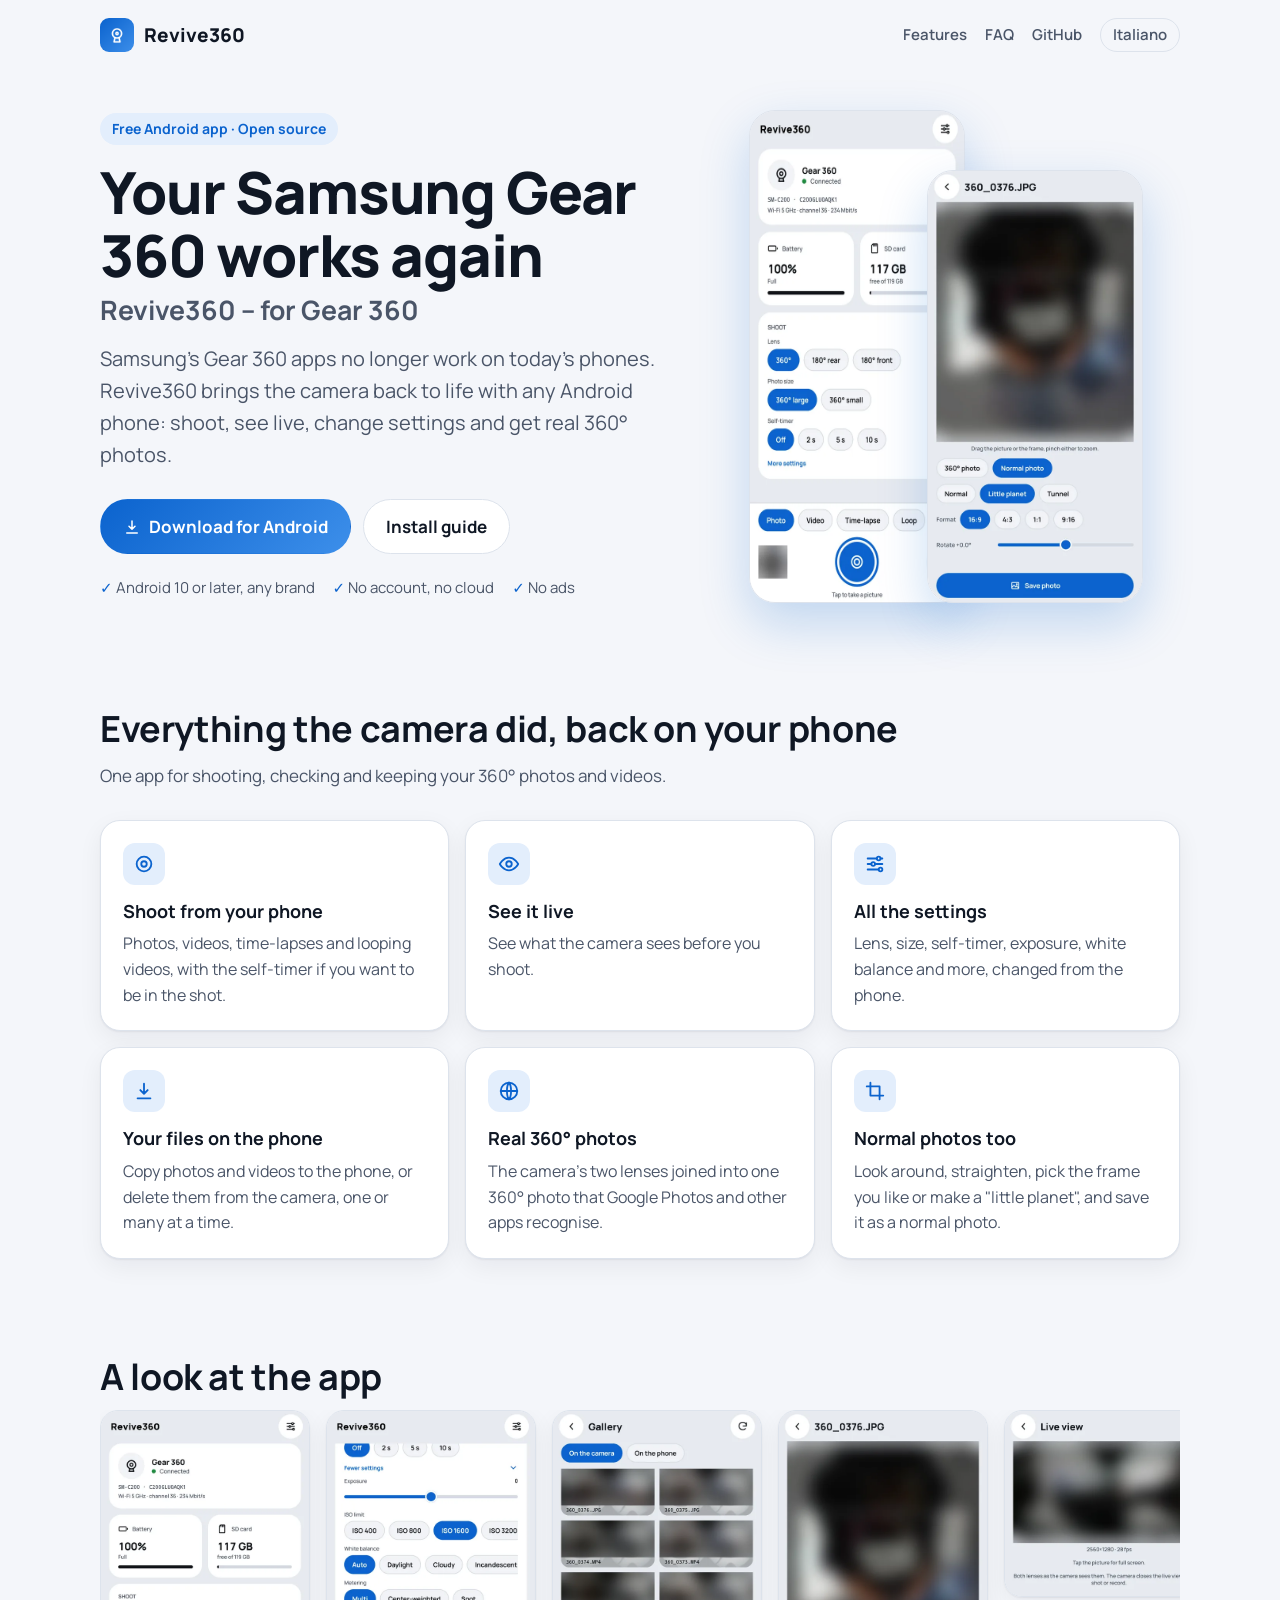
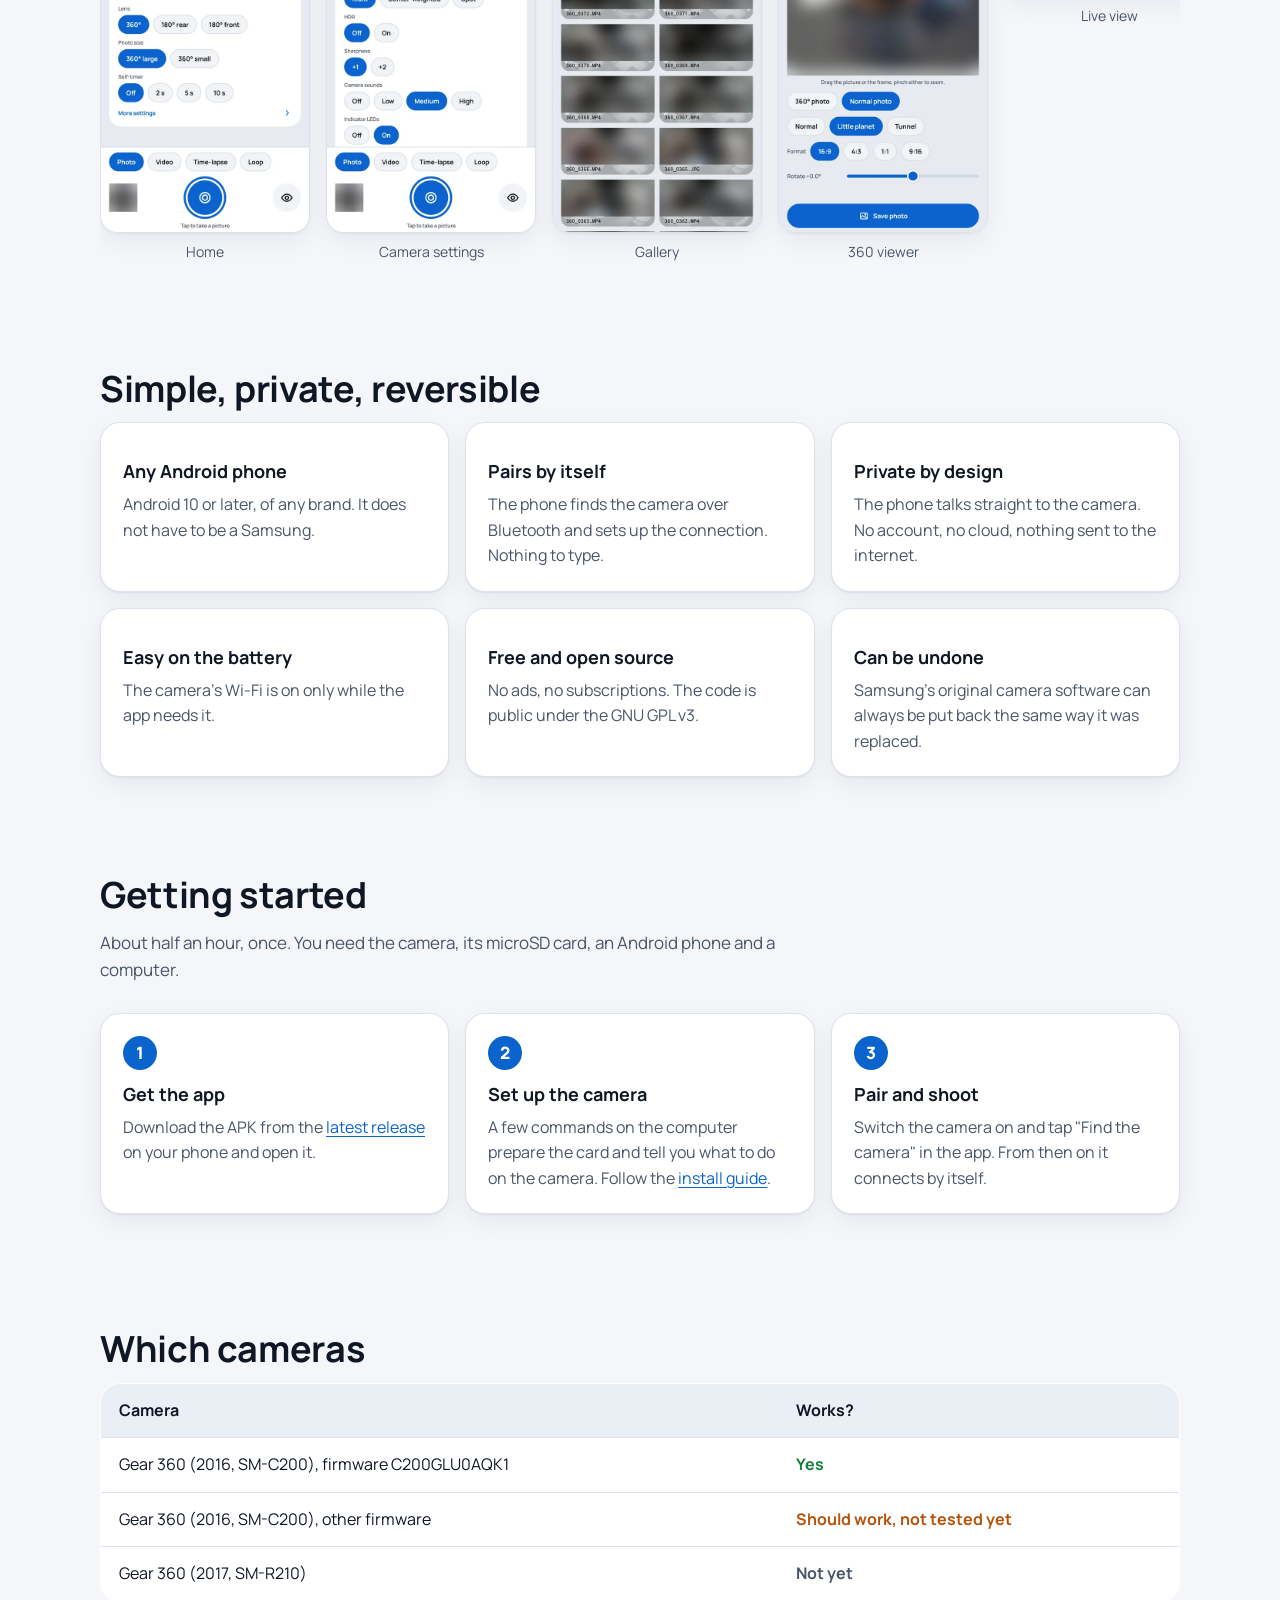
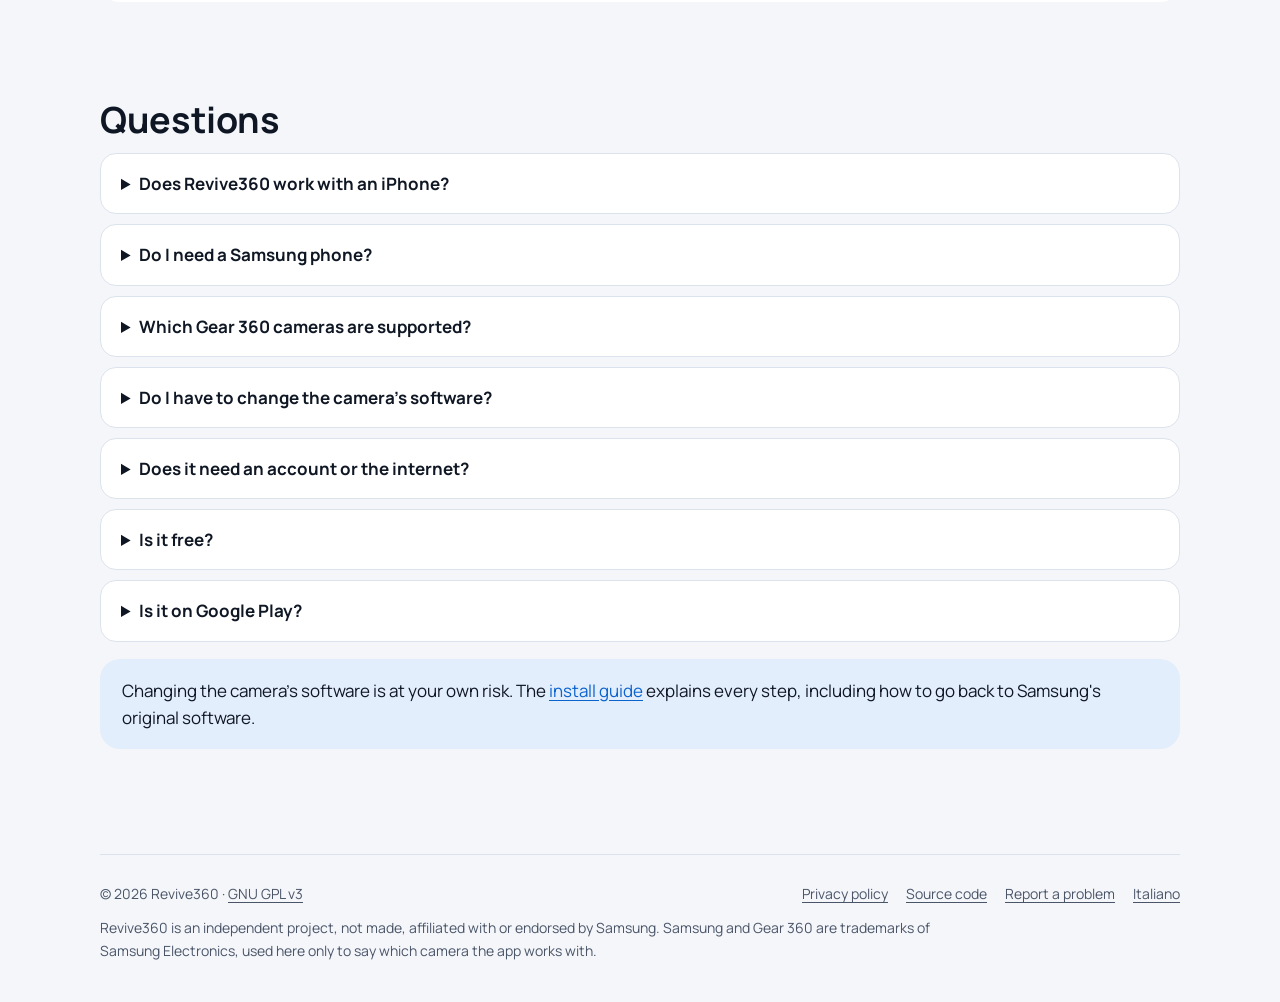
==== site/index.html @ 56ec33ac "Google Play listing (EN, IT) with its graphics; the name reads Revive360 – for Gear 360; privacy pol" ====
<!doctype html>
<html lang="en">
<head>
<meta charset="utf-8">
<meta name="viewport" content="width=device-width, initial-scale=1">
<title>Revive360 – for Gear 360 | Free Android app</title>
<meta name="description" content="Revive360 makes the Samsung Gear 360 (2016) work again with any Android phone: shoot, live view, settings, downloads and real 360° photos. Free, open source, no account.">
<meta name="keywords" content="Gear 360 app, Samsung Gear 360 Android, Gear 360 alternative app, Gear 360 Manager replacement, SM-C200, 360 camera app">
<meta name="author" content="simoneluconi">
<meta name="robots" content="index, follow, max-image-preview:large">
<meta name="theme-color" content="#0b63ce">
<link rel="canonical" href="https://simoneluconi.github.io/Revive360/">
<link rel="alternate" hreflang="en" href="https://simoneluconi.github.io/Revive360/">
<link rel="alternate" hreflang="it" href="https://simoneluconi.github.io/Revive360/it/">
<link rel="alternate" hreflang="x-default" href="https://simoneluconi.github.io/Revive360/">

<meta property="og:type" content="website">
<meta property="og:site_name" content="Revive360">
<meta property="og:title" content="Revive360 – your Samsung Gear 360 works again">
<meta property="og:description" content="A free Android app and a small camera add-on that bring the Gear 360 (2016) back to life. Any Android phone, no account, no cloud.">
<meta property="og:url" content="https://simoneluconi.github.io/Revive360/">
<meta property="og:image" content="https://simoneluconi.github.io/Revive360/assets/og-en.png">
<meta property="og:image:width" content="1200">
<meta property="og:image:height" content="630">
<meta property="og:image:alt" content="Revive360 – for Gear 360: the app's home screen and 360 viewer">
<meta property="og:locale" content="en_US">
<meta property="og:locale:alternate" content="it_IT">
<meta name="twitter:card" content="summary_large_image">
<meta name="twitter:title" content="Revive360 – your Samsung Gear 360 works again">
<meta name="twitter:description" content="Free Android app for the Samsung Gear 360 (2016). Any phone, no account, open source.">
<meta name="twitter:image" content="https://simoneluconi.github.io/Revive360/assets/og-en.png">

<link rel="icon" type="image/png" sizes="32x32" href="assets/favicon-32.png">
<link rel="apple-touch-icon" href="assets/apple-touch-icon.png">
<link rel="manifest" href="site.webmanifest">
<link rel="preload" href="assets/manrope.woff2" as="font" type="font/woff2" crossorigin>
<link rel="stylesheet" href="assets/style.css">

<script type="application/ld+json">
{
  "@context": "https://schema.org",
  "@graph": [
    {
      "@type": "WebSite",
      "@id": "https://simoneluconi.github.io/Revive360/#website",
      "url": "https://simoneluconi.github.io/Revive360/",
      "name": "Revive360",
      "inLanguage": ["en", "it"]
    },
    {
      "@type": "MobileApplication",
      "@id": "https://simoneluconi.github.io/Revive360/#app",
      "name": "Revive360",
      "alternateName": "Revive360 – for Gear 360",
      "description": "Free Android app that makes the Samsung Gear 360 (2016, SM-C200) camera work again: remote shooting, live view, camera settings, downloads and 360° photo export.",
      "url": "https://simoneluconi.github.io/Revive360/",
      "image": "https://simoneluconi.github.io/Revive360/assets/icon-512.png",
      "screenshot": [
        "https://simoneluconi.github.io/Revive360/assets/screenshots/home.webp",
        "https://simoneluconi.github.io/Revive360/assets/screenshots/viewer360.webp",
        "https://simoneluconi.github.io/Revive360/assets/screenshots/gallery.webp"
      ],
      "operatingSystem": "Android 10 or later",
      "applicationCategory": "MultimediaApplication",
      "softwareVersion": "0.1.1",
      "downloadUrl": "https://github.com/simoneluconi/Revive360/releases/latest",
      "installUrl": "https://github.com/simoneluconi/Revive360/releases/latest",
      "softwareHelp": "https://github.com/simoneluconi/Revive360/blob/main/docs/INSTALL.md",
      "license": "https://www.gnu.org/licenses/gpl-3.0.html",
      "isAccessibleForFree": true,
      "inLanguage": ["en", "it"],
      "offers": { "@type": "Offer", "price": "0", "priceCurrency": "EUR" },
      "author": { "@type": "Person", "name": "simoneluconi", "url": "https://github.com/simoneluconi" },
      "codeRepository": "https://github.com/simoneluconi/Revive360"
    },
    {
      "@type": "FAQPage",
      "@id": "https://simoneluconi.github.io/Revive360/#faq",
      "mainEntity": [
        { "@type": "Question", "name": "Does Revive360 work with an iPhone?",
          "acceptedAnswer": { "@type": "Answer", "text": "No. Revive360 is an Android app and needs Android 10 or later." } },
        { "@type": "Question", "name": "Do I need a Samsung phone?",
          "acceptedAnswer": { "@type": "Answer", "text": "No. It works with Android phones of any brand." } },
        { "@type": "Question", "name": "Which Gear 360 cameras are supported?",
          "acceptedAnswer": { "@type": "Answer", "text": "The Gear 360 (2016, SM-C200). The Gear 360 (2017, SM-R210) is not supported yet." } },
        { "@type": "Question", "name": "Do I have to change the camera's software?",
          "acceptedAnswer": { "@type": "Answer", "text": "Yes, once: a small add-on is installed on the camera from a computer through its microSD card. The install guide walks you through it, and Samsung's original software can be put back the same way." } },
        { "@type": "Question", "name": "Does it need an account or the internet?",
          "acceptedAnswer": { "@type": "Answer", "text": "No. The phone talks straight to the camera over Bluetooth and the camera's own Wi-Fi. Nothing goes to the internet." } },
        { "@type": "Question", "name": "Is it free?",
          "acceptedAnswer": { "@type": "Answer", "text": "Yes. Revive360 is free and open source software under the GNU GPL v3, with no ads." } },
        { "@type": "Question", "name": "Is it on Google Play?",
          "acceptedAnswer": { "@type": "Answer", "text": "Not yet. Download the app from the project's GitHub releases page." } }
      ]
    }
  ]
}
</script>
</head>
<body>
<a class="skip" href="#main">Skip to content</a>
<header class="wrap top">
  <a class="brand" href="./"><img src="assets/icon-192.png" alt="" width="34" height="34">Revive360</a>
  <nav aria-label="Main">
    <a class="hide-sm" href="#features">Features</a>
    <a class="hide-sm" href="#faq">FAQ</a>
    <a href="https://github.com/simoneluconi/Revive360">GitHub</a>
    <a class="lang" href="it/" hreflang="it" lang="it">Italiano</a>
  </nav>
</header>

<main id="main">
  <div class="wrap hero">
    <div>
      <span class="eyebrow">Free Android app · Open source</span>
      <h1>Your Samsung Gear 360 works again<span class="for">Revive360 – for Gear 360</span></h1>
      <p class="lead">Samsung's Gear 360 apps no longer work on today's phones. Revive360 brings the camera back to life with any Android phone: shoot, see live, change settings and get real 360° photos.</p>
      <div class="cta">
        <a class="btn primary" href="https://github.com/simoneluconi/Revive360/releases/latest">
          <svg viewBox="0 0 24 24" fill="none" stroke="currentColor" stroke-width="2" stroke-linecap="round" stroke-linejoin="round" aria-hidden="true"><path d="M12 4v11m0 0-4-4m4 4 4-4M5 20h14"/></svg>
          Download for Android</a>
        <a class="btn" href="https://github.com/simoneluconi/Revive360/blob/main/docs/INSTALL.md">Install guide</a>
      </div>
      <ul class="facts">
        <li>Android 10 or later, any brand</li>
        <li>No account, no cloud</li>
        <li>No ads</li>
      </ul>
    </div>
    <div class="phones">
      <img src="assets/screenshots/home.webp" width="540" height="1092" alt="Revive360 home screen: the connected Gear 360, its battery and card, and the shutter" fetchpriority="high">
      <img src="assets/screenshots/viewer360.webp" width="540" height="1092" alt="The 360 viewer: framing a normal photo out of a 360° shot">
    </div>
  </div>

  <section id="features" class="wrap" aria-labelledby="features-title">
    <h2 id="features-title">Everything the camera did, back on your phone</h2>
    <p class="sub">One app for shooting, checking and keeping your 360° photos and videos.</p>
    <div class="grid">
      <div class="card">
        <div class="ico"><svg viewBox="0 0 24 24" fill="none" stroke="currentColor" stroke-width="2" stroke-linecap="round" stroke-linejoin="round" aria-hidden="true"><circle cx="12" cy="12" r="8"/><circle cx="12" cy="12" r="3"/></svg></div>
        <h3>Shoot from your phone</h3>
        <p>Photos, videos, time-lapses and looping videos, with the self-timer if you want to be in the shot.</p>
      </div>
      <div class="card">
        <div class="ico"><svg viewBox="0 0 24 24" fill="none" stroke="currentColor" stroke-width="2" stroke-linecap="round" stroke-linejoin="round" aria-hidden="true"><path d="M2 12s3.5-7 10-7 10 7 10 7-3.5 7-10 7S2 12 2 12z"/><circle cx="12" cy="12" r="3"/></svg></div>
        <h3>See it live</h3>
        <p>See what the camera sees before you shoot.</p>
      </div>
      <div class="card">
        <div class="ico"><svg viewBox="0 0 24 24" fill="none" stroke="currentColor" stroke-width="2" stroke-linecap="round" stroke-linejoin="round" aria-hidden="true"><path d="M4 6h10M18 6h2M4 12h4M12 12h8M4 18h12"/><circle cx="16" cy="6" r="2"/><circle cx="10" cy="12" r="2"/><circle cx="18" cy="18" r="2"/></svg></div>
        <h3>All the settings</h3>
        <p>Lens, size, self-timer, exposure, white balance and more, changed from the phone.</p>
      </div>
      <div class="card">
        <div class="ico"><svg viewBox="0 0 24 24" fill="none" stroke="currentColor" stroke-width="2" stroke-linecap="round" stroke-linejoin="round" aria-hidden="true"><path d="M12 4v11m0 0-4-4m4 4 4-4M5 20h14"/></svg></div>
        <h3>Your files on the phone</h3>
        <p>Copy photos and videos to the phone, or delete them from the camera, one or many at a time.</p>
      </div>
      <div class="card">
        <div class="ico"><svg viewBox="0 0 24 24" fill="none" stroke="currentColor" stroke-width="2" stroke-linecap="round" stroke-linejoin="round" aria-hidden="true"><circle cx="12" cy="12" r="9"/><path d="M3 12h18M12 3c3 3.2 3 14.8 0 18M12 3c-3 3.2-3 14.8 0 18"/></svg></div>
        <h3>Real 360° photos</h3>
        <p>The camera's two lenses joined into one 360° photo that Google Photos and other apps recognise.</p>
      </div>
      <div class="card">
        <div class="ico"><svg viewBox="0 0 24 24" fill="none" stroke="currentColor" stroke-width="2" stroke-linecap="round" stroke-linejoin="round" aria-hidden="true"><path d="M7 3v14h14M3 7h14v14"/></svg></div>
        <h3>Normal photos too</h3>
        <p>Look around, straighten, pick the frame you like or make a "little planet", and save it as a normal photo.</p>
      </div>
    </div>
  </section>

  <section class="wrap" aria-labelledby="shots-title">
    <h2 id="shots-title">A look at the app</h2>
    <div class="shots">
      <figure><img src="assets/screenshots/home.webp" width="540" height="1092" loading="lazy" alt="Home screen with battery, card and shutter"><figcaption>Home</figcaption></figure>
      <figure><img src="assets/screenshots/settings.webp" width="540" height="1092" loading="lazy" alt="Camera settings"><figcaption>Camera settings</figcaption></figure>
      <figure><img src="assets/screenshots/gallery.webp" width="540" height="1092" loading="lazy" alt="Photos and videos on the camera"><figcaption>Gallery</figcaption></figure>
      <figure><img src="assets/screenshots/viewer360.webp" width="540" height="1092" loading="lazy" alt="360 viewer with framing options"><figcaption>360 viewer</figcaption></figure>
      <figure><img src="assets/screenshots/liveview.webp" width="540" height="480" loading="lazy" alt="Live view from the camera"><figcaption>Live view</figcaption></figure>
    </div>
  </section>

  <section class="wrap" aria-labelledby="easy-title">
    <h2 id="easy-title">Simple, private, reversible</h2>
    <div class="grid">
      <div class="card"><h3>Any Android phone</h3><p>Android 10 or later, of any brand. It does not have to be a Samsung.</p></div>
      <div class="card"><h3>Pairs by itself</h3><p>The phone finds the camera over Bluetooth and sets up the connection. Nothing to type.</p></div>
      <div class="card"><h3>Private by design</h3><p>The phone talks straight to the camera. No account, no cloud, nothing sent to the internet.</p></div>
      <div class="card"><h3>Easy on the battery</h3><p>The camera's Wi-Fi is on only while the app needs it.</p></div>
      <div class="card"><h3>Free and open source</h3><p>No ads, no subscriptions. The code is public under the GNU GPL v3.</p></div>
      <div class="card"><h3>Can be undone</h3><p>Samsung's original camera software can always be put back the same way it was replaced.</p></div>
    </div>
  </section>

  <section class="wrap" aria-labelledby="how-title">
    <h2 id="how-title">Getting started</h2>
    <p class="sub">About half an hour, once. You need the camera, its microSD card, an Android phone and a computer.</p>
    <ol class="steps">
      <li><h3>Get the app</h3><p>Download the APK from the <a href="https://github.com/simoneluconi/Revive360/releases/latest">latest release</a> on your phone and open it.</p></li>
      <li><h3>Set up the camera</h3><p>A few commands on the computer prepare the card and tell you what to do on the camera. Follow the <a href="https://github.com/simoneluconi/Revive360/blob/main/docs/INSTALL.md">install guide</a>.</p></li>
      <li><h3>Pair and shoot</h3><p>Switch the camera on and tap "Find the camera" in the app. From then on it connects by itself.</p></li>
    </ol>
  </section>

  <section class="wrap" aria-labelledby="cams-title">
    <h2 id="cams-title">Which cameras</h2>
    <table>
      <thead><tr><th scope="col">Camera</th><th scope="col">Works?</th></tr></thead>
      <tbody>
        <tr><td>Gear 360 (2016, SM-C200), firmware C200GLU0AQK1</td><td class="yes">Yes</td></tr>
        <tr><td>Gear 360 (2016, SM-C200), other firmware</td><td class="maybe">Should work, not tested yet</td></tr>
        <tr><td>Gear 360 (2017, SM-R210)</td><td class="no">Not yet</td></tr>
      </tbody>
    </table>
  </section>

  <section id="faq" class="wrap" aria-labelledby="faq-title">
    <h2 id="faq-title">Questions</h2>
    <details><summary>Does Revive360 work with an iPhone?</summary><p>No. Revive360 is an Android app and needs Android 10 or later.</p></details>
    <details><summary>Do I need a Samsung phone?</summary><p>No. It works with Android phones of any brand.</p></details>
    <details><summary>Which Gear 360 cameras are supported?</summary><p>The Gear 360 (2016, SM-C200). The Gear 360 (2017, SM-R210) is not supported yet.</p></details>
    <details><summary>Do I have to change the camera's software?</summary><p>Yes, once: a small add-on is installed on the camera from a computer through its microSD card. The install guide walks you through it, and Samsung's original software can be put back the same way.</p></details>
    <details><summary>Does it need an account or the internet?</summary><p>No. The phone talks straight to the camera over Bluetooth and the camera's own Wi-Fi. Nothing goes to the internet. See the <a href="privacy/">privacy policy</a>.</p></details>
    <details><summary>Is it free?</summary><p>Yes. Revive360 is free and open source software under the GNU GPL v3, with no ads.</p></details>
    <details><summary>Is it on Google Play?</summary><p>Not yet. Download the app from the project's <a href="https://github.com/simoneluconi/Revive360/releases/latest">GitHub releases</a>.</p></details>
    <p class="note">Changing the camera's software is at your own risk. The <a href="https://github.com/simoneluconi/Revive360/blob/main/docs/INSTALL.md">install guide</a> explains every step, including how to go back to Samsung's original software.</p>
  </section>
</main>

<footer class="wrap">
  <div class="row">
    <span>© 2026 Revive360 · <a href="https://github.com/simoneluconi/Revive360/blob/main/LICENSE">GNU GPL v3</a></span>
    <nav aria-label="Footer">
      <a href="privacy/">Privacy policy</a>
      <a href="https://github.com/simoneluconi/Revive360">Source code</a>
      <a href="https://github.com/simoneluconi/Revive360/issues">Report a problem</a>
      <a href="it/" hreflang="it" lang="it">Italiano</a>
    </nav>
  </div>
  <p>Revive360 is an independent project, not made, affiliated with or endorsed by Samsung. Samsung and Gear 360 are trademarks of Samsung Electronics, used here only to say which camera the app works with.</p>
</footer>
</body>
</html>
---- site/assets/style.css ----
/* Revive360 website: one stylesheet for every page. Colours follow the app's theme. */

@font-face {
  font-family: "Manrope";
  src: url("manrope.woff2") format("woff2");
  font-weight: 200 800;
  font-display: swap;
}

:root {
  --bg: #f4f6fa;
  --surface: #ffffff;
  --surface-2: #eaeef5;
  --text: #0f1724;
  --text-2: #4a5568;
  --accent: #0b63ce;
  --accent-2: #3d8fea;
  --accent-soft: #e3eefc;
  --border: #dde3ec;
  --shadow: 0 1px 2px rgba(15, 23, 36, .06), 0 8px 24px rgba(15, 23, 36, .06);
  --radius: 20px;
  color-scheme: light dark;
}

@media (prefers-color-scheme: dark) {
  :root {
    --bg: #0c1118;
    --surface: #151c26;
    --surface-2: #1c2531;
    --text: #e8edf4;
    --text-2: #a3afc0;
    --accent: #5aa2f0;
    --accent-2: #3d8fea;
    --accent-soft: #16263b;
    --border: #253041;
    --shadow: 0 1px 2px rgba(0, 0, 0, .3), 0 8px 24px rgba(0, 0, 0, .25);
  }
}

* { box-sizing: border-box; }

html { -webkit-text-size-adjust: 100%; scroll-behavior: smooth; }

body {
  margin: 0;
  background: var(--bg);
  color: var(--text);
  font-family: "Manrope", system-ui, -apple-system, "Segoe UI", Roboto, sans-serif;
  font-size: 17px;
  line-height: 1.6;
}

a { color: var(--accent); text-underline-offset: 3px; }
a:hover { text-decoration-thickness: 2px; }
img { max-width: 100%; height: auto; display: block; }

.wrap { width: min(1080px, 100% - 32px); margin-inline: auto; }

.skip {
  position: absolute; left: -999px; top: 8px;
  background: var(--surface); padding: 8px 14px; border-radius: 10px; z-index: 10;
}
.skip:focus { left: 16px; }

/* Header */
.top {
  display: flex; align-items: center; justify-content: space-between; gap: 16px;
  padding-block: 18px;
}
.brand {
  display: flex; align-items: center; gap: 10px;
  color: var(--text); text-decoration: none; font-weight: 800; font-size: 19px;
}
.brand img { width: 34px; height: 34px; border-radius: 9px; }
.top nav { display: flex; align-items: center; gap: 18px; font-weight: 600; font-size: 15px; }
.top nav a { color: var(--text-2); text-decoration: none; }
.top nav a:hover { color: var(--text); }
.lang {
  border: 1px solid var(--border); border-radius: 999px; padding: 4px 12px;
}

/* Hero */
.hero {
  display: grid; grid-template-columns: 1.1fr .9fr; gap: 40px; align-items: center;
  padding-block: 40px 56px;
}
.eyebrow {
  display: inline-block; background: var(--accent-soft); color: var(--accent);
  font-weight: 700; font-size: 14px; padding: 5px 12px; border-radius: 999px;
}
h1 {
  font-size: clamp(36px, 5.4vw, 58px); line-height: 1.08; letter-spacing: -.02em;
  margin: 16px 0 18px; font-weight: 800;
}
h1 .for { display: block; font-size: .46em; color: var(--text-2); font-weight: 700; letter-spacing: 0; margin-top: 10px; }
.lead { font-size: 20px; color: var(--text-2); margin: 0 0 28px; max-width: 34em; }
.cta { display: flex; flex-wrap: wrap; gap: 12px; }
.btn {
  display: inline-flex; align-items: center; gap: 8px;
  padding: 13px 22px; border-radius: 999px; font-weight: 700; text-decoration: none;
  border: 1px solid var(--border); color: var(--text); background: var(--surface);
}
.btn.primary {
  background: linear-gradient(135deg, var(--accent), var(--accent-2)); color: #fff; border-color: transparent;
}
.btn:hover { filter: brightness(1.05); }
.btn svg { width: 18px; height: 18px; }
.facts { margin: 22px 0 0; padding: 0; list-style: none; display: flex; flex-wrap: wrap; gap: 8px 18px; color: var(--text-2); font-size: 15px; }
.facts li::before { content: "✓ "; color: var(--accent); font-weight: 800; }

.phones { position: relative; display: flex; justify-content: center; gap: 0; min-height: 420px; }
.phones img {
  width: 46%; border-radius: 26px; box-shadow: 0 20px 50px rgba(11, 99, 206, .22);
  border: 1px solid var(--border);
}
.phones img + img { margin-left: -8%; margin-top: 60px; }

/* Sections */
section { padding-block: 48px; }
h2 { font-size: clamp(26px, 3.4vw, 36px); line-height: 1.2; margin: 0 0 12px; letter-spacing: -.01em; }
.sub { color: var(--text-2); margin: 0 0 30px; max-width: 40em; }

.grid { display: grid; grid-template-columns: repeat(3, 1fr); gap: 16px; }
.card {
  background: var(--surface); border: 1px solid var(--border); border-radius: var(--radius);
  padding: 22px; box-shadow: var(--shadow);
}
.card h3 { margin: 12px 0 6px; font-size: 18px; }
.card p { margin: 0; color: var(--text-2); font-size: 16px; }
.ico {
  width: 42px; height: 42px; border-radius: 12px; background: var(--accent-soft); color: var(--accent);
  display: grid; place-items: center;
}
.ico svg { width: 22px; height: 22px; }

.shots { display: flex; gap: 16px; overflow-x: auto; padding-bottom: 8px; scroll-snap-type: x mandatory; }
.shots figure { margin: 0; flex: 0 0 auto; width: 210px; scroll-snap-align: start; }
.shots img { border-radius: 18px; border: 1px solid var(--border); box-shadow: var(--shadow); }
.shots figcaption { font-size: 14px; color: var(--text-2); margin-top: 8px; text-align: center; }

.steps { counter-reset: step; display: grid; grid-template-columns: repeat(3, 1fr); gap: 16px; padding: 0; list-style: none; }
.steps li { background: var(--surface); border: 1px solid var(--border); border-radius: var(--radius); padding: 22px; box-shadow: var(--shadow); }
.steps li::before {
  counter-increment: step; content: counter(step);
  display: grid; place-items: center; width: 34px; height: 34px; border-radius: 50%;
  background: var(--accent); color: #fff; font-weight: 800; margin-bottom: 10px;
}
.steps h3 { margin: 0 0 6px; font-size: 18px; }
.steps p { margin: 0; color: var(--text-2); font-size: 16px; }

table { width: 100%; border-collapse: collapse; background: var(--surface); border-radius: var(--radius); overflow: hidden; border: 1px solid var(--border); }
th, td { text-align: left; padding: 14px 18px; border-bottom: 1px solid var(--border); font-size: 16px; }
th { background: var(--surface-2); font-weight: 700; }
tr:last-child td { border-bottom: 0; }
.yes { color: #15803d; font-weight: 700; }
.maybe { color: #b45309; font-weight: 700; }
.no { color: var(--text-2); font-weight: 700; }
@media (prefers-color-scheme: dark) {
  .yes { color: #4ade80; }
  .maybe { color: #fbbf24; }
}

details {
  background: var(--surface); border: 1px solid var(--border); border-radius: 16px;
  padding: 16px 20px; margin-bottom: 10px;
}
summary { cursor: pointer; font-weight: 700; }
details p { margin: 10px 0 0; color: var(--text-2); }

.note {
  background: var(--accent-soft); border-radius: var(--radius); padding: 18px 22px; color: var(--text);
}

/* Long text pages (privacy) */
.doc { max-width: 760px; padding-block: 24px 48px; }
.doc h1 { font-size: clamp(32px, 4.4vw, 44px); }
.doc h2 { font-size: 24px; margin-top: 36px; }
.doc p, .doc li { color: var(--text); }
.doc ul { padding-left: 22px; }
.doc li { margin-bottom: 6px; }
.meta { color: var(--text-2); font-size: 15px; }
.crumbs { font-size: 14px; color: var(--text-2); }
.crumbs a { color: var(--text-2); }

/* Footer */
footer { border-top: 1px solid var(--border); margin-top: 40px; padding-block: 28px 40px; color: var(--text-2); font-size: 14px; }
footer .row { display: flex; flex-wrap: wrap; justify-content: space-between; gap: 12px 24px; }
footer nav { display: flex; flex-wrap: wrap; gap: 8px 18px; }
footer a { color: var(--text-2); }
footer p { margin: 12px 0 0; max-width: 60em; }

@media (max-width: 860px) {
  .hero { grid-template-columns: 1fr; padding-top: 16px; }
  .phones { min-height: 0; max-width: 420px; margin-inline: auto; }
  .grid, .steps { grid-template-columns: 1fr; }
  .top nav .hide-sm { display: none; }
}

@media (prefers-reduced-motion: reduce) {
  html { scroll-behavior: auto; }
}
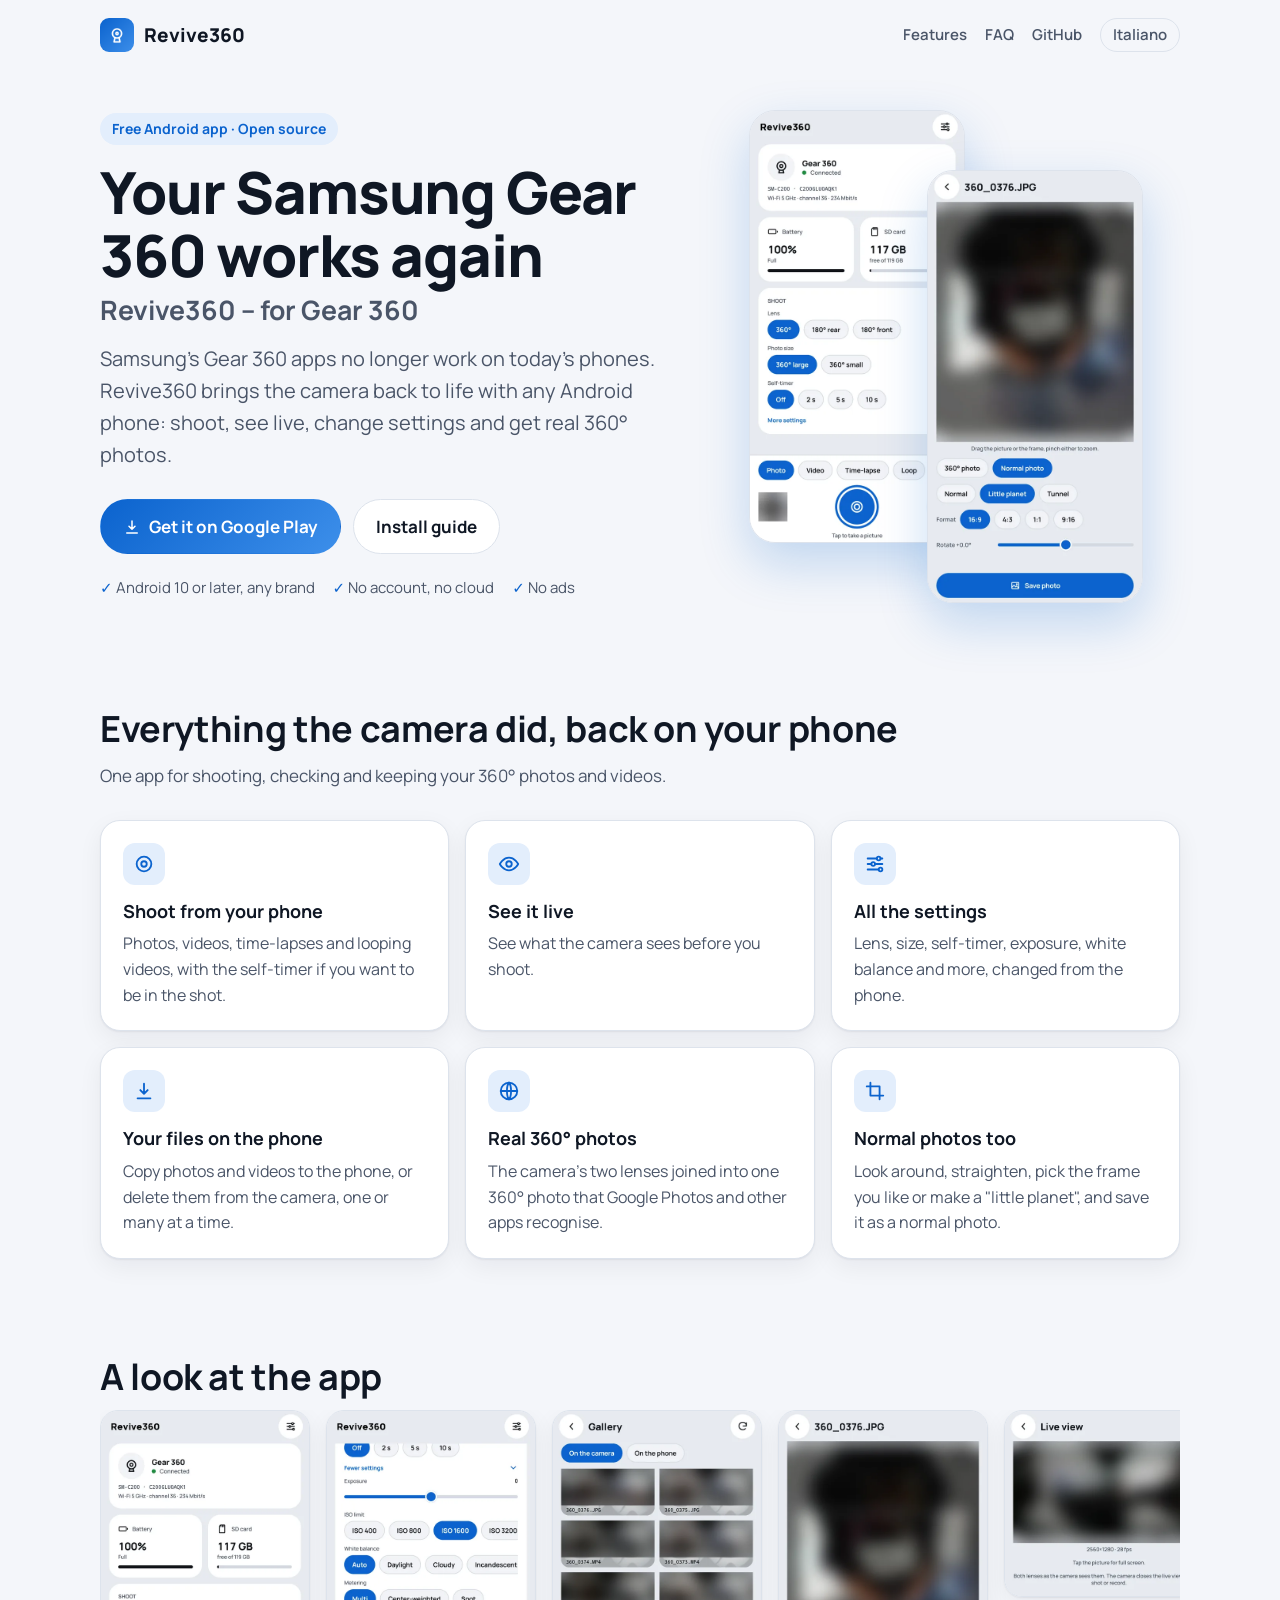
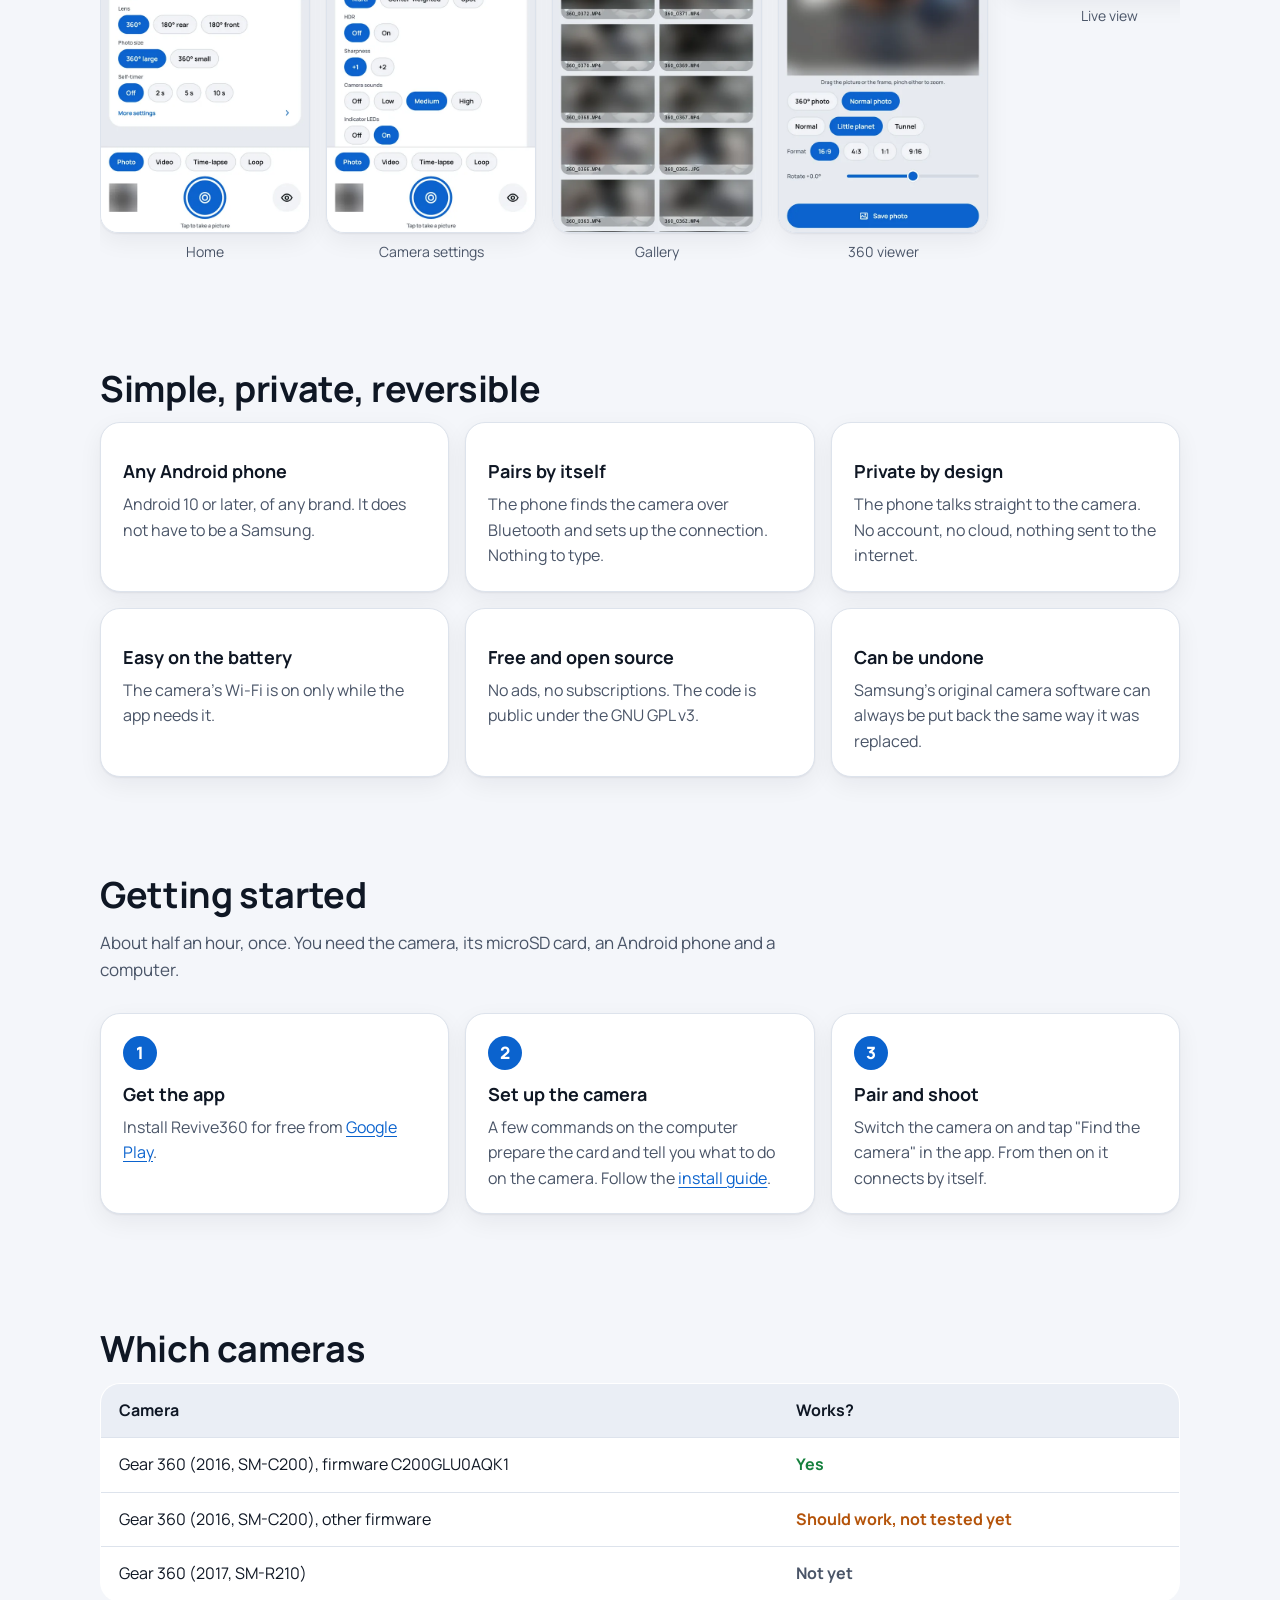
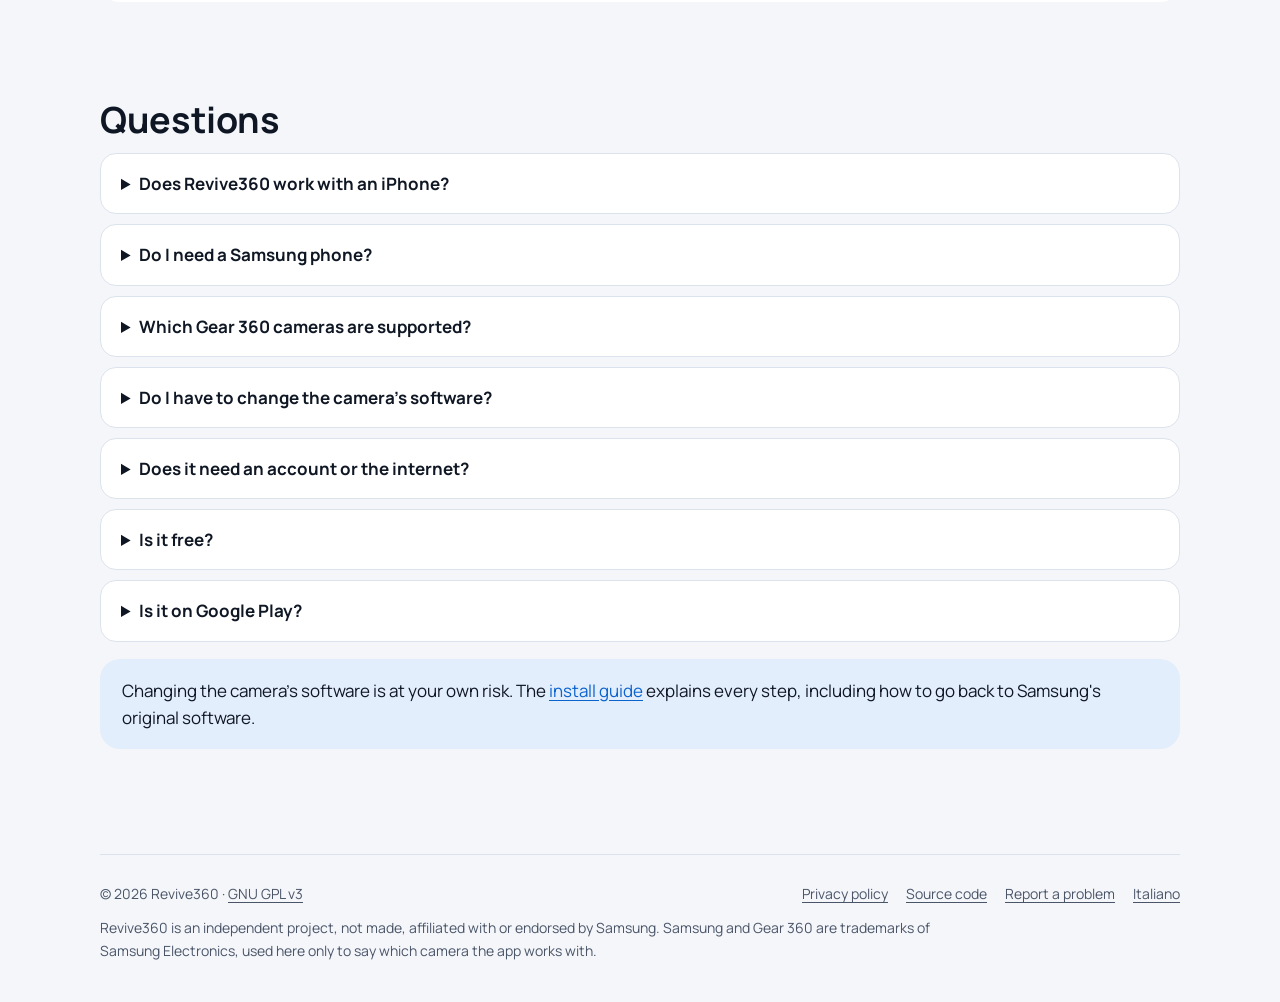
==== commit d75a4c77: "The app comes from Google Play: README, install guide and website link there instead of GitHub relea" ====
--- a/site/index.html
+++ b/site/index.html
@@ -63,8 +63,8 @@
       "operatingSystem": "Android 10 or later",
       "applicationCategory": "MultimediaApplication",
       "softwareVersion": "0.1.1",
-      "downloadUrl": "https://github.com/simoneluconi/Revive360/releases/latest",
-      "installUrl": "https://github.com/simoneluconi/Revive360/releases/latest",
+      "downloadUrl": "https://play.google.com/store/apps/details?id=com.simoneluconi.revive360",
+      "installUrl": "https://play.google.com/store/apps/details?id=com.simoneluconi.revive360",
       "softwareHelp": "https://github.com/simoneluconi/Revive360/blob/main/docs/INSTALL.md",
       "license": "https://www.gnu.org/licenses/gpl-3.0.html",
       "isAccessibleForFree": true,
@@ -90,7 +90,7 @@
         { "@type": "Question", "name": "Is it free?",
           "acceptedAnswer": { "@type": "Answer", "text": "Yes. Revive360 is free and open source software under the GNU GPL v3, with no ads." } },
         { "@type": "Question", "name": "Is it on Google Play?",
-          "acceptedAnswer": { "@type": "Answer", "text": "Not yet. Download the app from the project's GitHub releases page." } }
+          "acceptedAnswer": { "@type": "Answer", "text": "Yes. Revive360 is free on Google Play." } }
       ]
     }
   ]
@@ -116,9 +116,9 @@
       <h1>Your Samsung Gear 360 works again<span class="for">Revive360 – for Gear 360</span></h1>
       <p class="lead">Samsung's Gear 360 apps no longer work on today's phones. Revive360 brings the camera back to life with any Android phone: shoot, see live, change settings and get real 360° photos.</p>
       <div class="cta">
-        <a class="btn primary" href="https://github.com/simoneluconi/Revive360/releases/latest">
+        <a class="btn primary" href="https://play.google.com/store/apps/details?id=com.simoneluconi.revive360">
           <svg viewBox="0 0 24 24" fill="none" stroke="currentColor" stroke-width="2" stroke-linecap="round" stroke-linejoin="round" aria-hidden="true"><path d="M12 4v11m0 0-4-4m4 4 4-4M5 20h14"/></svg>
-          Download for Android</a>
+          Get it on Google Play</a>
         <a class="btn" href="https://github.com/simoneluconi/Revive360/blob/main/docs/INSTALL.md">Install guide</a>
       </div>
       <ul class="facts">
@@ -197,7 +197,7 @@
     <h2 id="how-title">Getting started</h2>
     <p class="sub">About half an hour, once. You need the camera, its microSD card, an Android phone and a computer.</p>
     <ol class="steps">
-      <li><h3>Get the app</h3><p>Download the APK from the <a href="https://github.com/simoneluconi/Revive360/releases/latest">latest release</a> on your phone and open it.</p></li>
+      <li><h3>Get the app</h3><p>Install Revive360 for free from <a href="https://play.google.com/store/apps/details?id=com.simoneluconi.revive360">Google Play</a>.</p></li>
       <li><h3>Set up the camera</h3><p>A few commands on the computer prepare the card and tell you what to do on the camera. Follow the <a href="https://github.com/simoneluconi/Revive360/blob/main/docs/INSTALL.md">install guide</a>.</p></li>
       <li><h3>Pair and shoot</h3><p>Switch the camera on and tap "Find the camera" in the app. From then on it connects by itself.</p></li>
     </ol>
@@ -223,7 +223,7 @@
     <details><summary>Do I have to change the camera's software?</summary><p>Yes, once: a small add-on is installed on the camera from a computer through its microSD card. The install guide walks you through it, and Samsung's original software can be put back the same way.</p></details>
     <details><summary>Does it need an account or the internet?</summary><p>No. The phone talks straight to the camera over Bluetooth and the camera's own Wi-Fi. Nothing goes to the internet. See the <a href="privacy/">privacy policy</a>.</p></details>
     <details><summary>Is it free?</summary><p>Yes. Revive360 is free and open source software under the GNU GPL v3, with no ads.</p></details>
-    <details><summary>Is it on Google Play?</summary><p>Not yet. Download the app from the project's <a href="https://github.com/simoneluconi/Revive360/releases/latest">GitHub releases</a>.</p></details>
+    <details><summary>Is it on Google Play?</summary><p>Yes. Revive360 is free on <a href="https://play.google.com/store/apps/details?id=com.simoneluconi.revive360">Google Play</a>.</p></details>
     <p class="note">Changing the camera's software is at your own risk. The <a href="https://github.com/simoneluconi/Revive360/blob/main/docs/INSTALL.md">install guide</a> explains every step, including how to go back to Samsung's original software.</p>
   </section>
 </main>
--- a/site/assets/style.css
+++ b/site/assets/style.css
@@ -108,7 +108,8 @@
 .facts { margin: 22px 0 0; padding: 0; list-style: none; display: flex; flex-wrap: wrap; gap: 8px 18px; color: var(--text-2); font-size: 15px; }
 .facts li::before { content: "✓ "; color: var(--accent); font-weight: 800; }
 
-.phones { position: relative; display: flex; justify-content: center; gap: 0; min-height: 420px; }
+/* align-items: flex-start, or the flex row stretches the first phone to the second one's offset height */
+.phones { position: relative; display: flex; justify-content: center; align-items: flex-start; gap: 0; min-height: 420px; }
 .phones img {
   width: 46%; border-radius: 26px; box-shadow: 0 20px 50px rgba(11, 99, 206, .22);
   border: 1px solid var(--border);
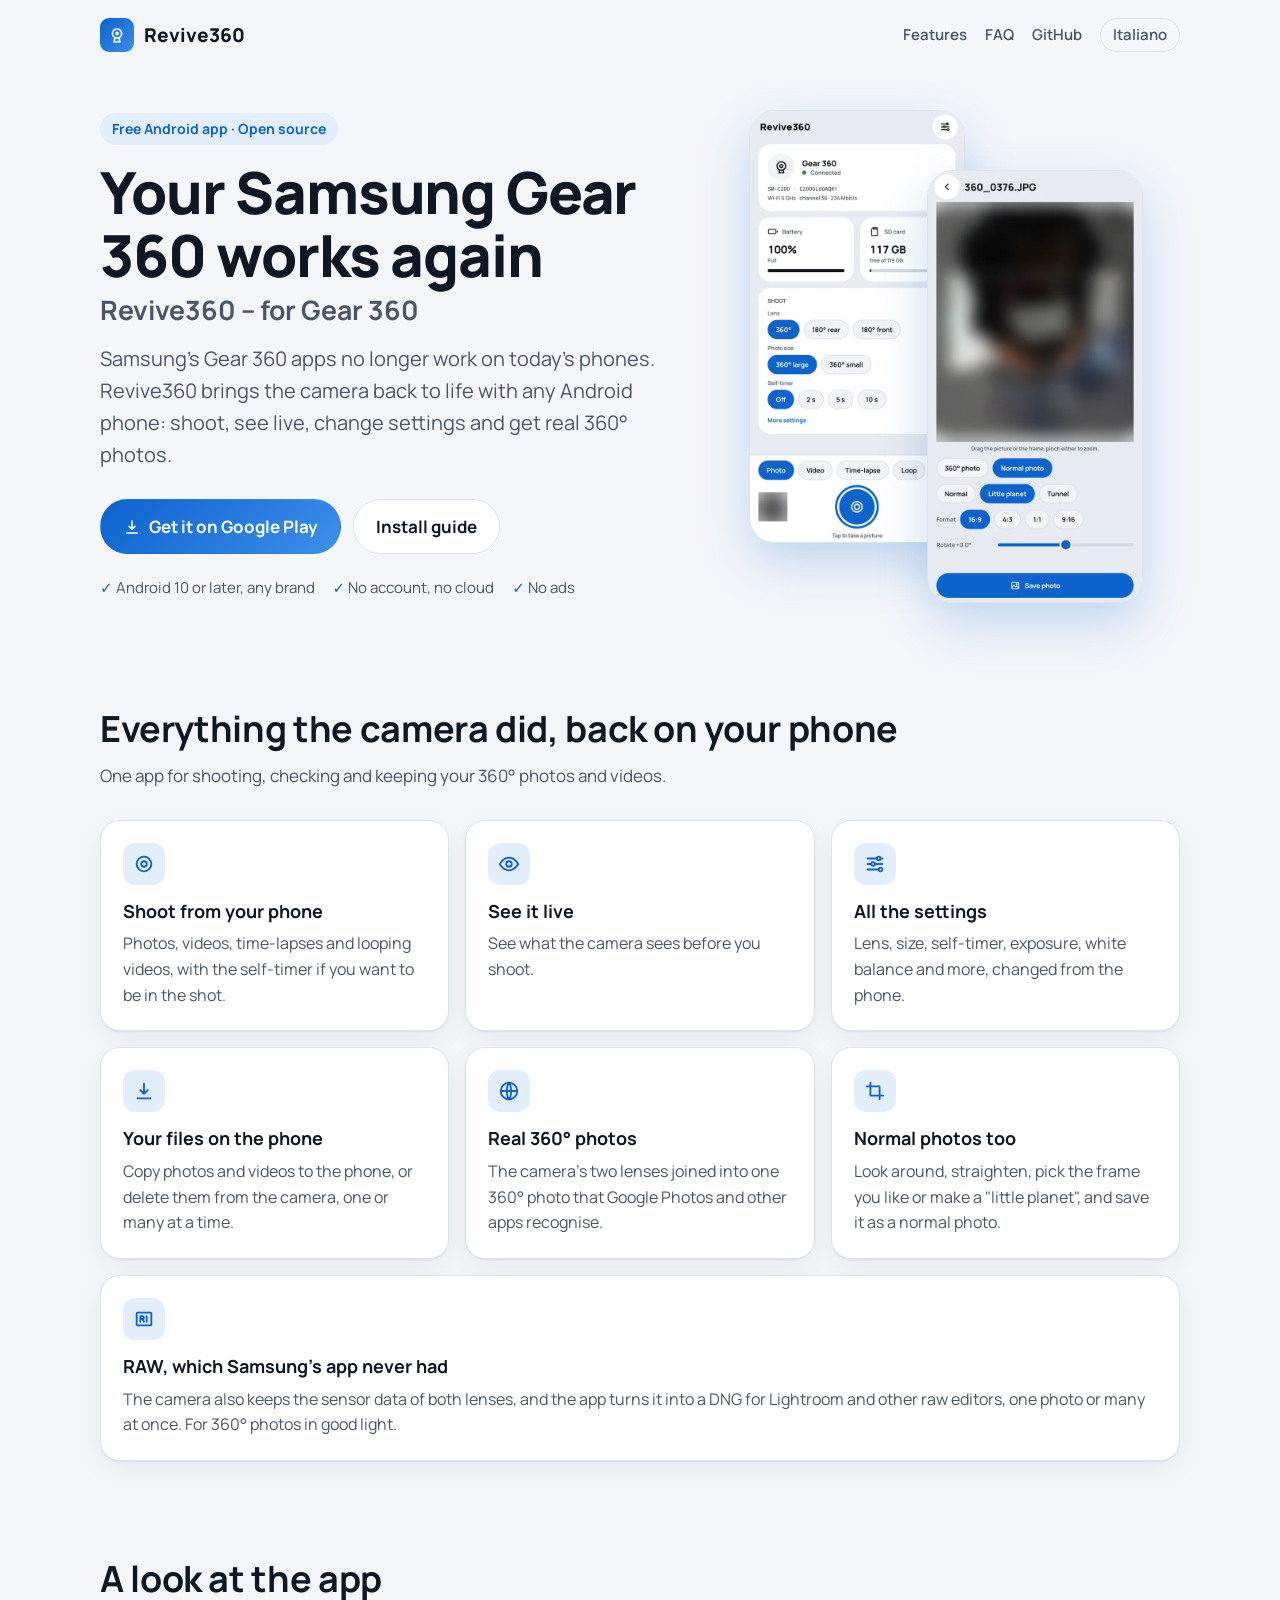
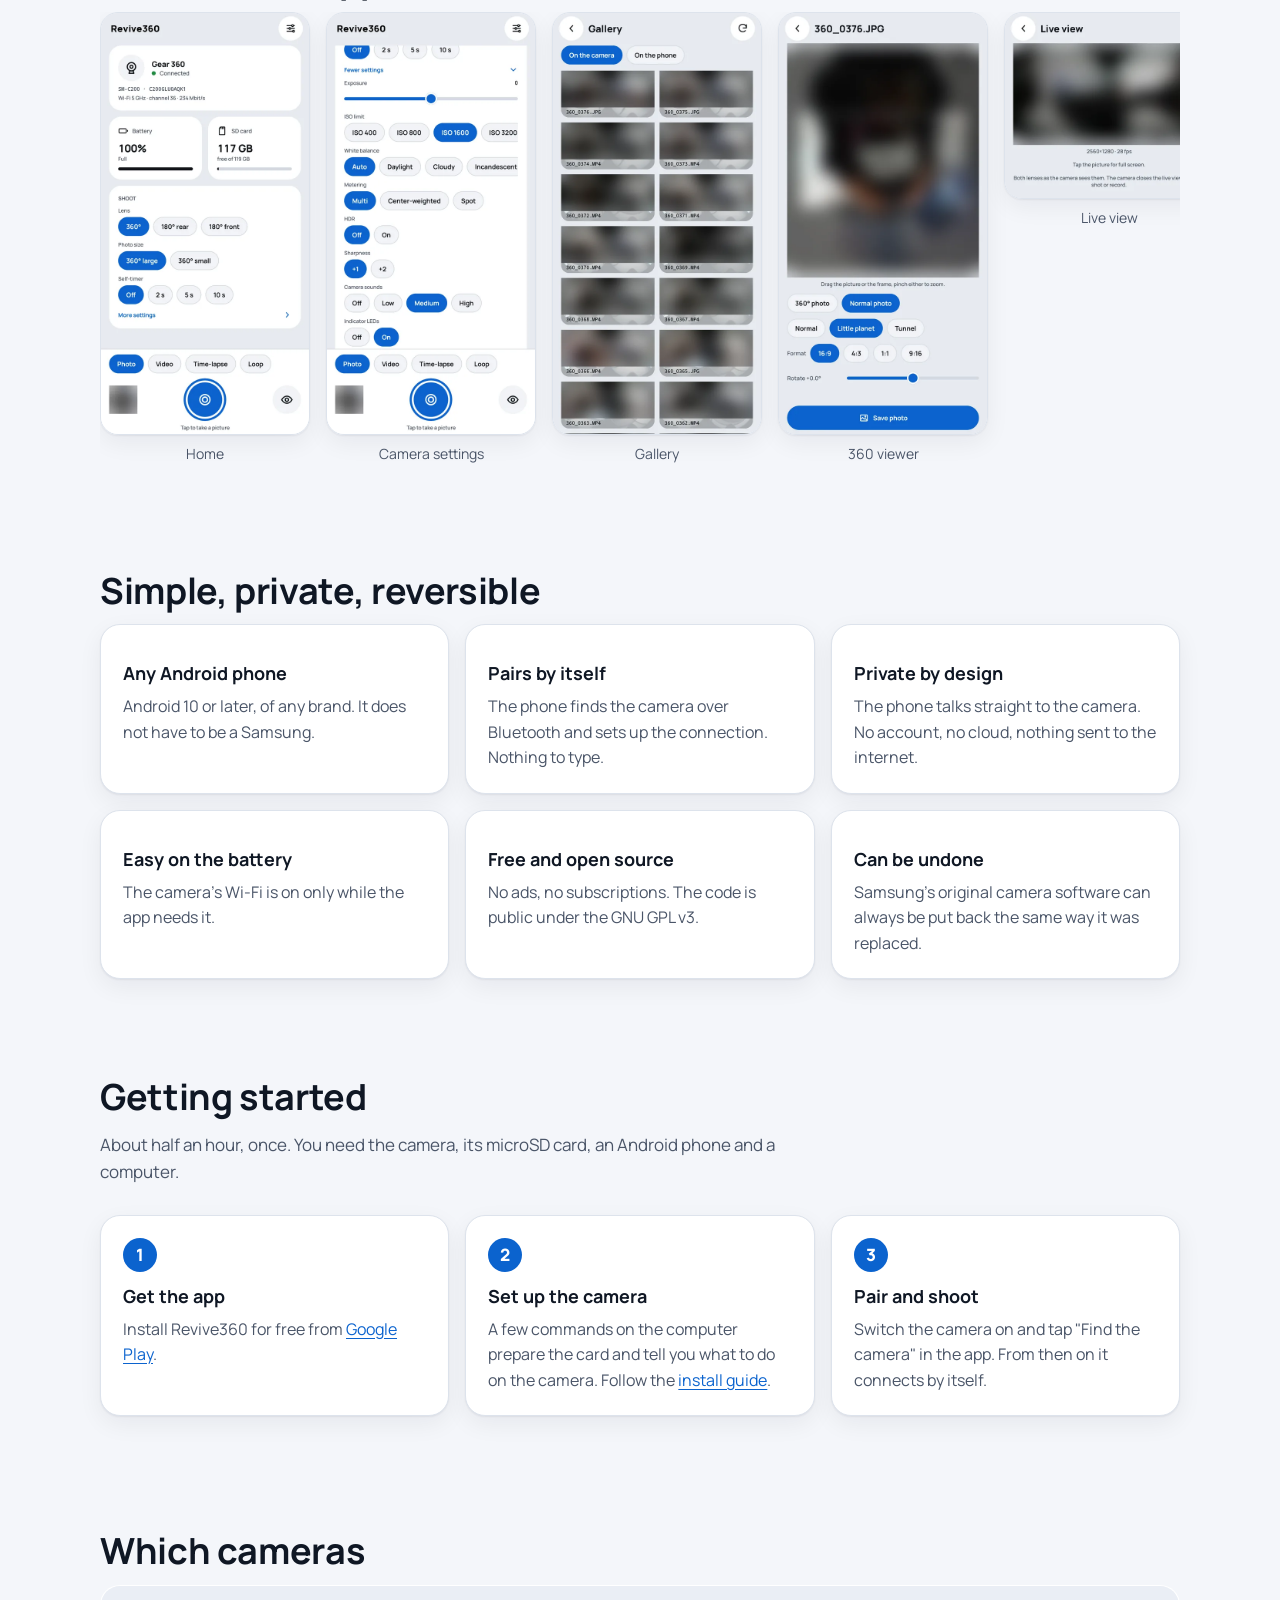
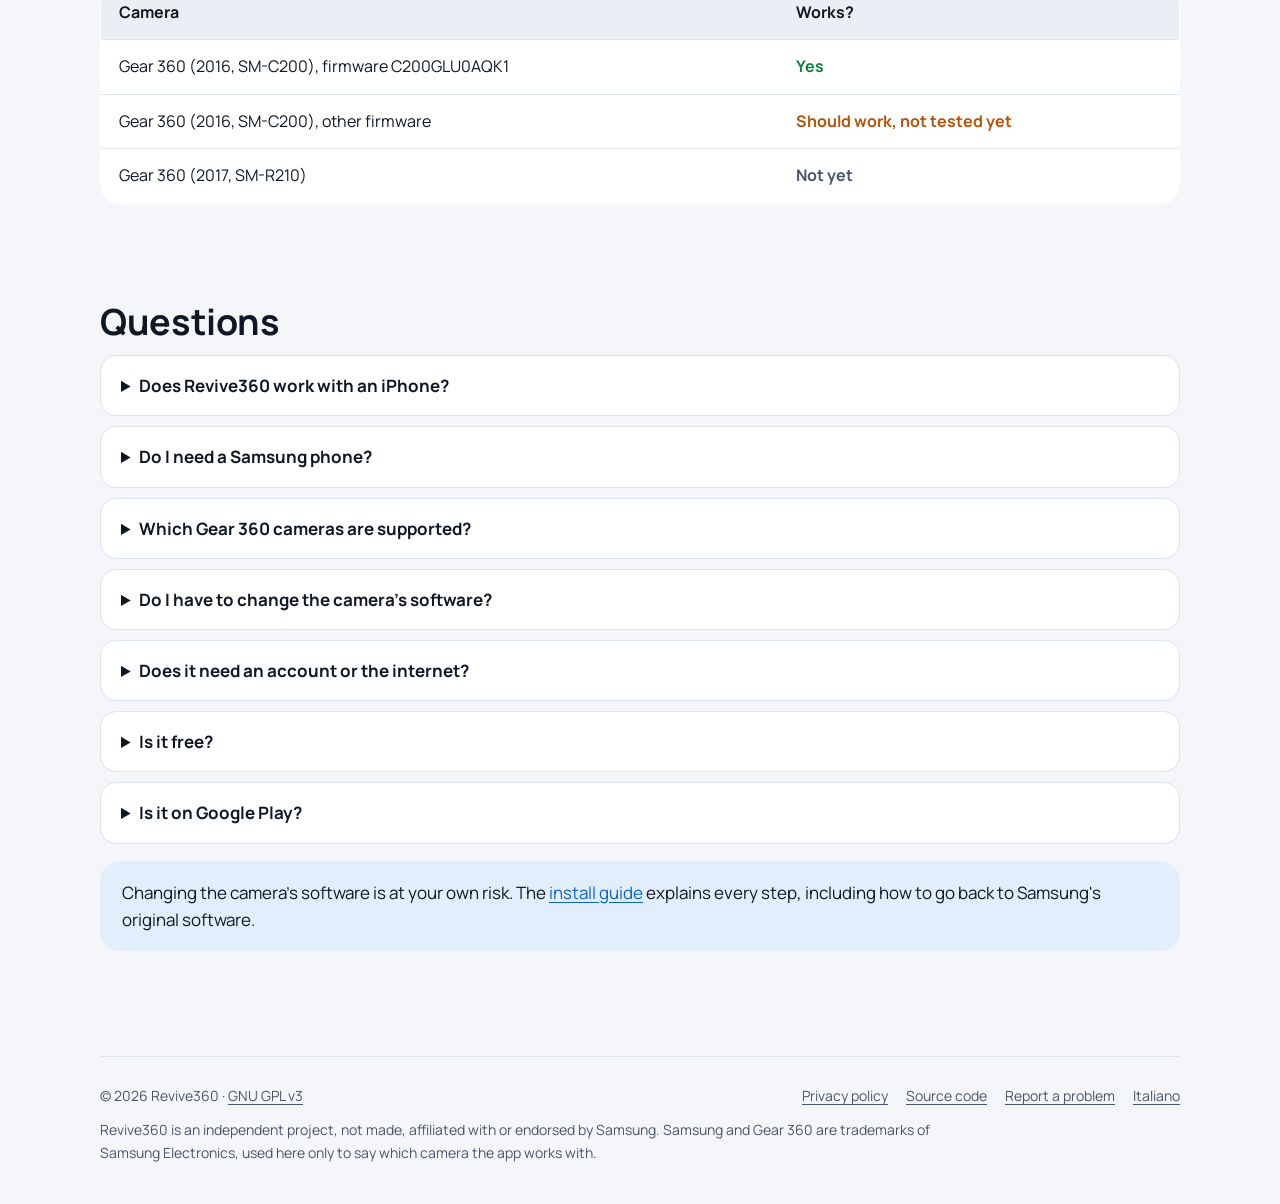
==== commit 1b01786a: "README, website and Play listing tell about RAW Shooting RAW and getting DNGs (one or many) is in th" ====
--- a/site/index.html
+++ b/site/index.html
@@ -167,6 +167,11 @@
         <h3>Normal photos too</h3>
         <p>Look around, straighten, pick the frame you like or make a "little planet", and save it as a normal photo.</p>
       </div>
+      <div class="card wide">
+        <div class="ico"><svg viewBox="0 0 24 24" fill="none" stroke="currentColor" stroke-width="2" stroke-linecap="round" stroke-linejoin="round" aria-hidden="true"><rect x="4" y="5" width="16" height="14" rx="1"/><path d="M8 9v6M8 9h2.5a1.5 1.5 0 0 1 0 3H8M10.5 12l1.5 3M15 9v6"/></svg></div>
+        <h3>RAW, which Samsung's app never had</h3>
+        <p>The camera also keeps the sensor data of both lenses, and the app turns it into a DNG for Lightroom and other raw editors, one photo or many at once. For 360° photos in good light.</p>
+      </div>
     </div>
   </section>
 
--- a/site/assets/style.css
+++ b/site/assets/style.css
@@ -122,6 +122,7 @@
 .sub { color: var(--text-2); margin: 0 0 30px; max-width: 40em; }
 
 .grid { display: grid; grid-template-columns: repeat(3, 1fr); gap: 16px; }
+.card.wide { grid-column: 1 / -1; }
 .card {
   background: var(--surface); border: 1px solid var(--border); border-radius: var(--radius);
   padding: 22px; box-shadow: var(--shadow);
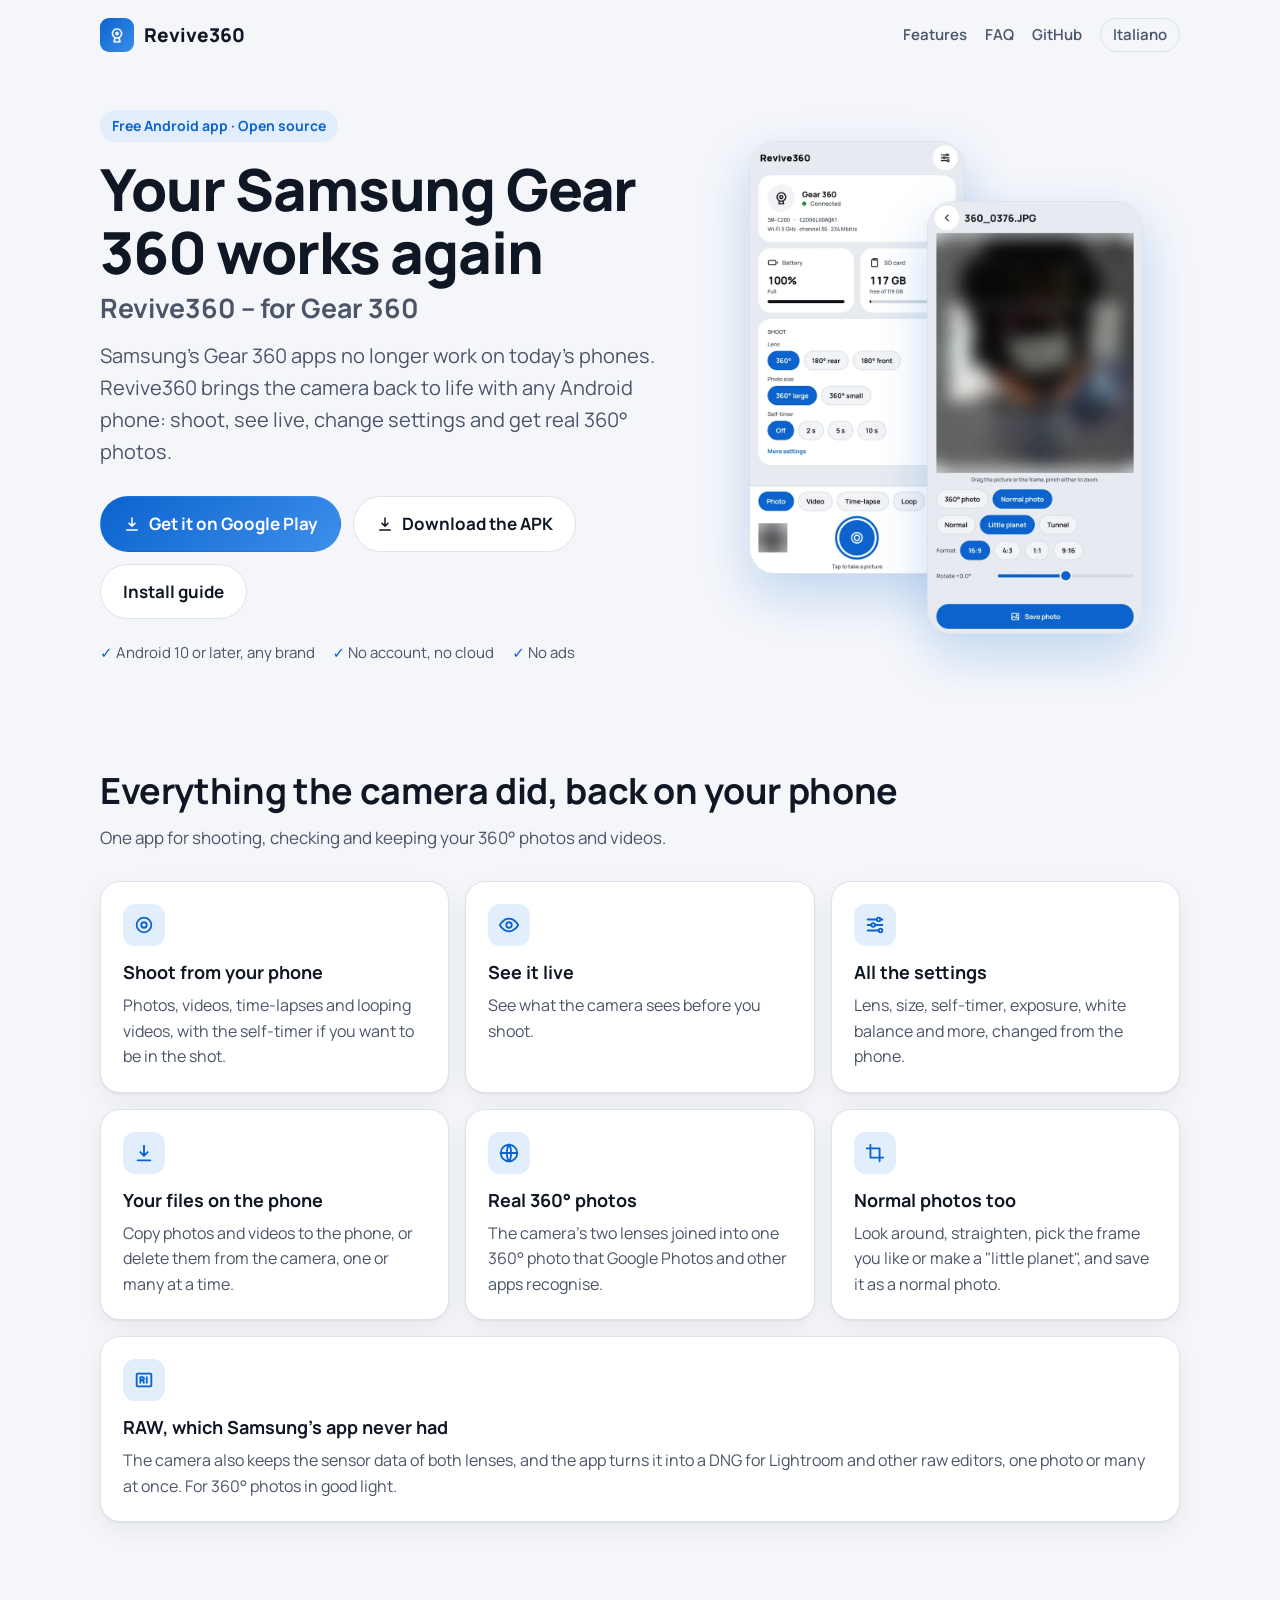
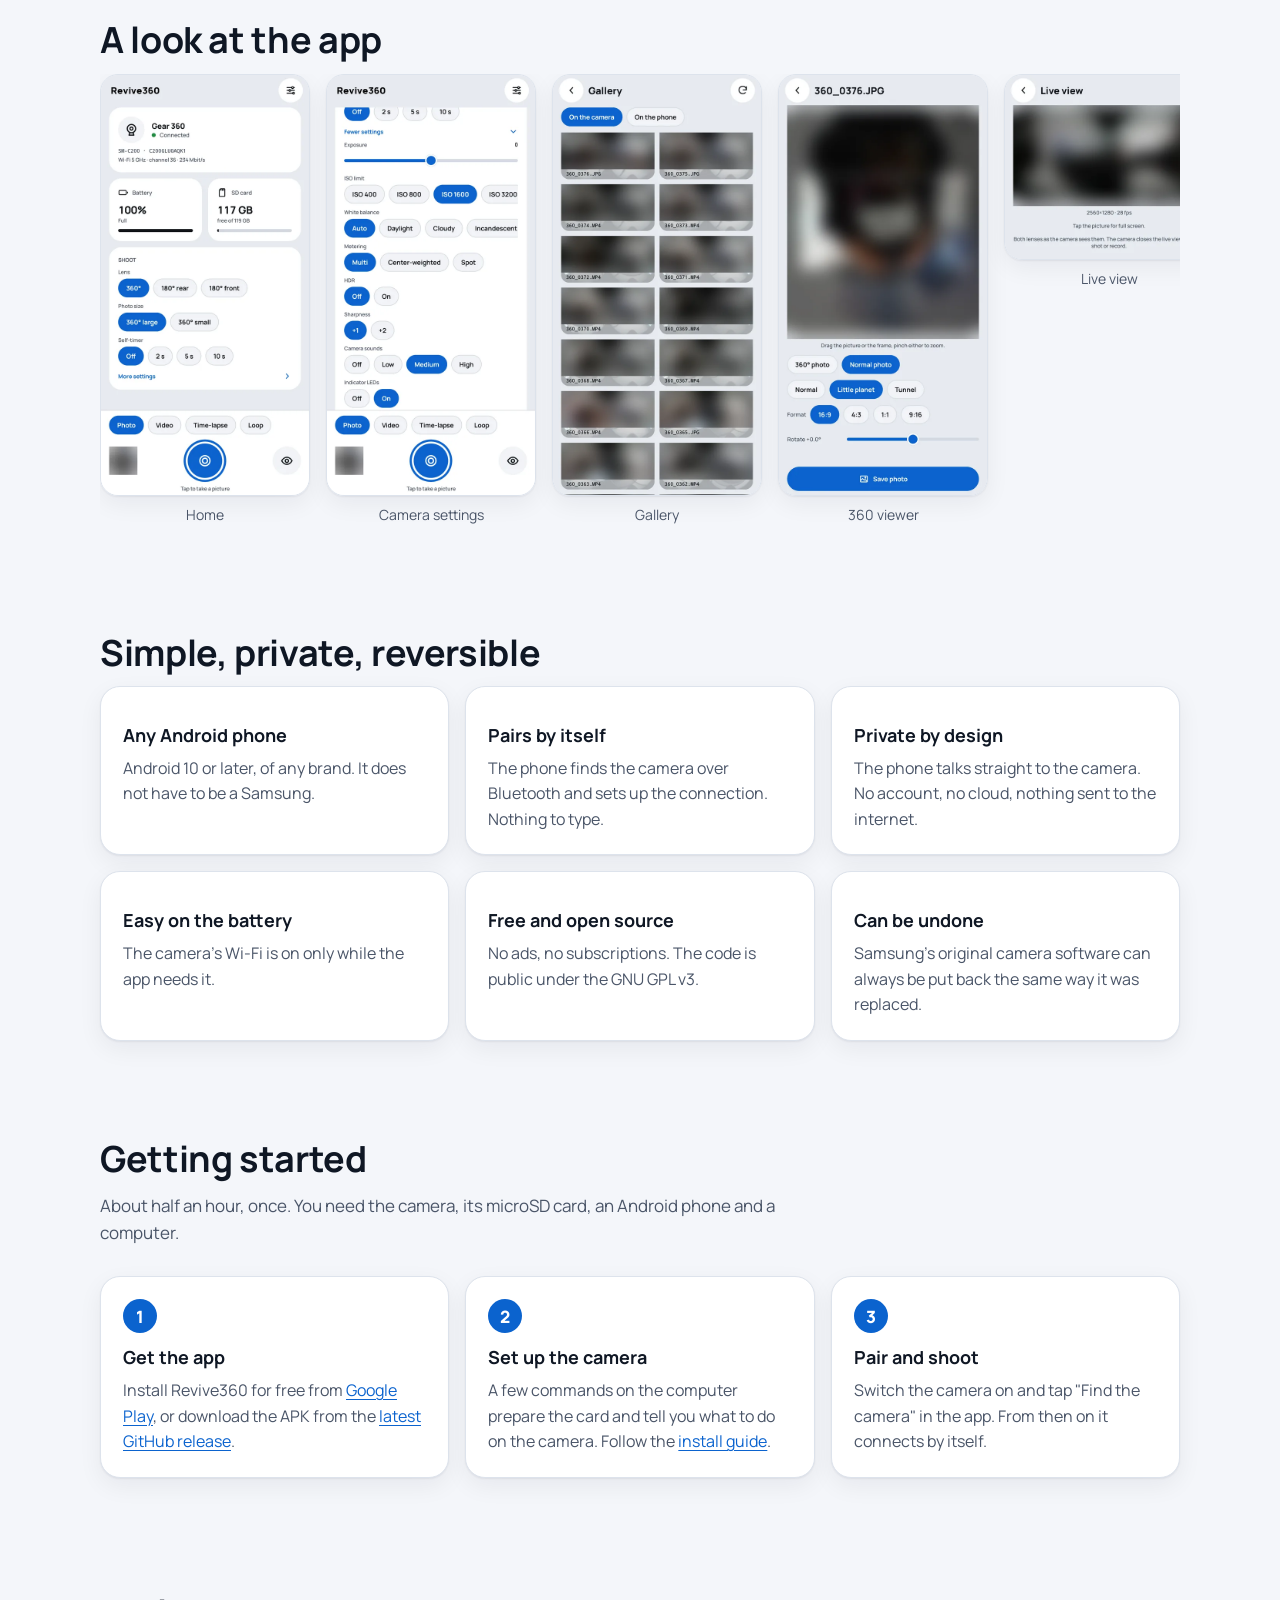
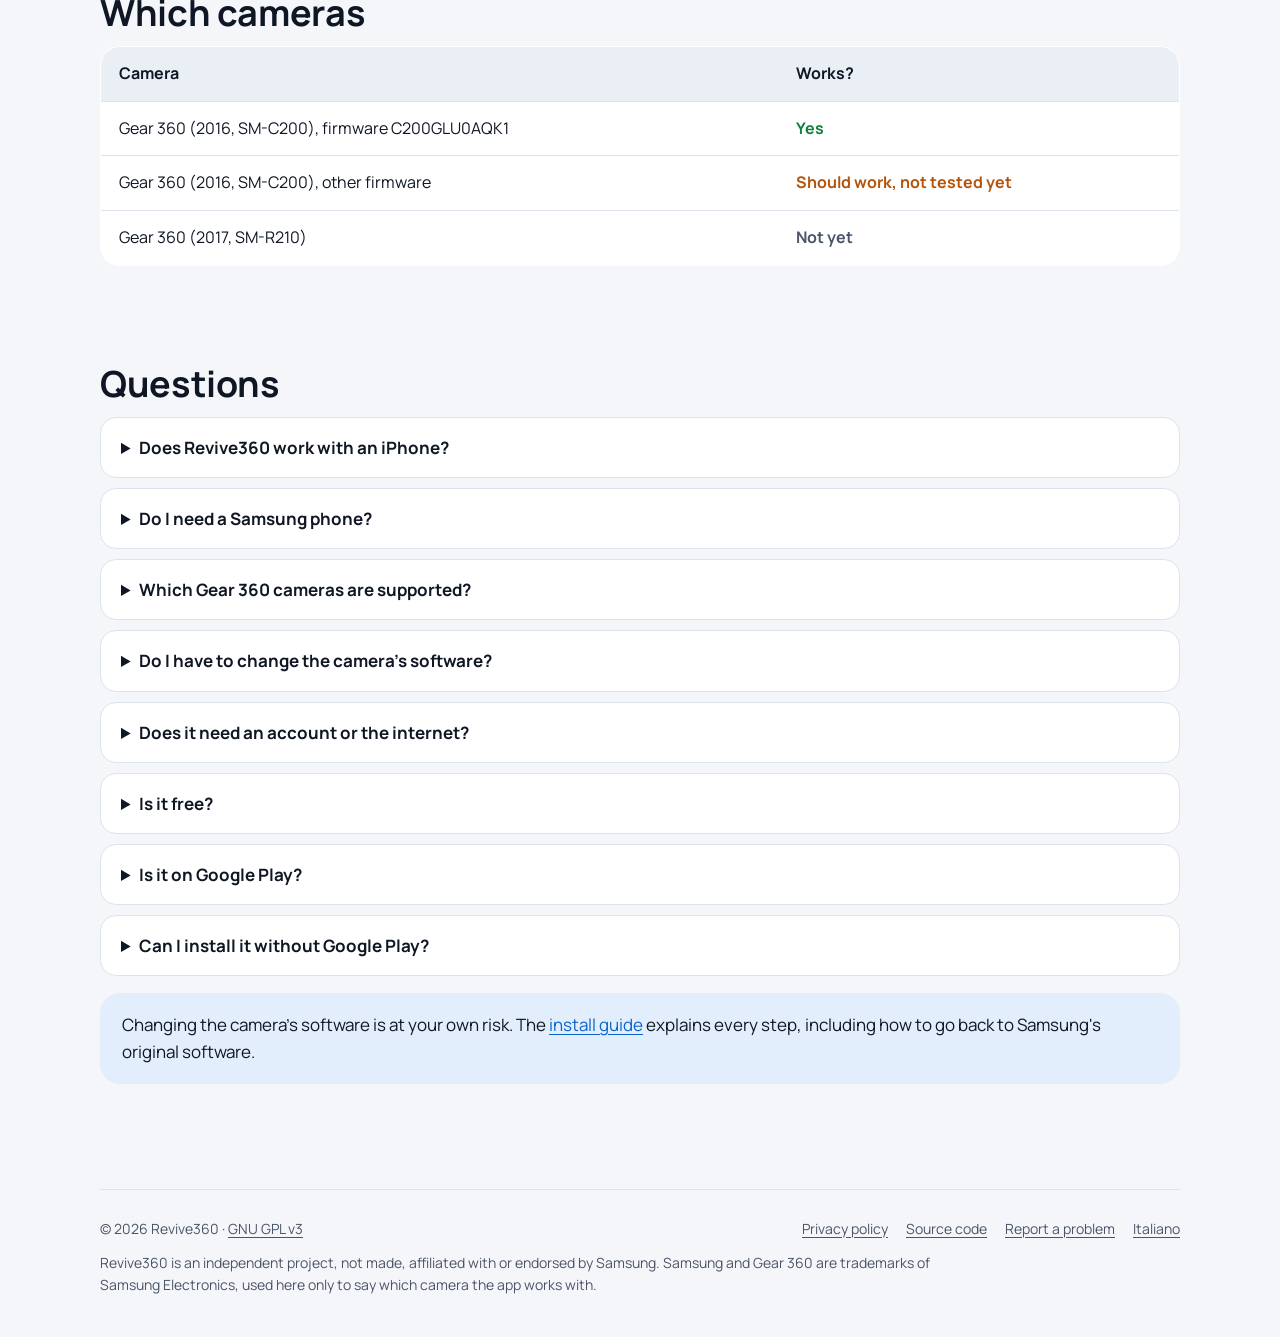
==== commit f4078c04: "0.2.0; the APK is on the GitHub releases too, next to Google Play (README, install guide, website) C" ====
--- a/site/index.html
+++ b/site/index.html
@@ -62,8 +62,8 @@
       ],
       "operatingSystem": "Android 10 or later",
       "applicationCategory": "MultimediaApplication",
-      "softwareVersion": "0.1.1",
-      "downloadUrl": "https://play.google.com/store/apps/details?id=com.simoneluconi.revive360",
+      "softwareVersion": "0.2.0",
+      "downloadUrl": ["https://play.google.com/store/apps/details?id=com.simoneluconi.revive360", "https://github.com/simoneluconi/Revive360/releases/latest"],
       "installUrl": "https://play.google.com/store/apps/details?id=com.simoneluconi.revive360",
       "softwareHelp": "https://github.com/simoneluconi/Revive360/blob/main/docs/INSTALL.md",
       "license": "https://www.gnu.org/licenses/gpl-3.0.html",
@@ -90,7 +90,9 @@
         { "@type": "Question", "name": "Is it free?",
           "acceptedAnswer": { "@type": "Answer", "text": "Yes. Revive360 is free and open source software under the GNU GPL v3, with no ads." } },
         { "@type": "Question", "name": "Is it on Google Play?",
-          "acceptedAnswer": { "@type": "Answer", "text": "Yes. Revive360 is free on Google Play." } }
+          "acceptedAnswer": { "@type": "Answer", "text": "Yes. Revive360 is free on Google Play." } },
+        { "@type": "Question", "name": "Can I install it without Google Play?",
+          "acceptedAnswer": { "@type": "Answer", "text": "Yes. Every version is also on the project's GitHub releases page as an APK. The Google Play and GitHub versions are signed differently: to switch from one to the other, uninstall the app first." } }
       ]
     }
   ]
@@ -119,6 +121,9 @@
         <a class="btn primary" href="https://play.google.com/store/apps/details?id=com.simoneluconi.revive360">
           <svg viewBox="0 0 24 24" fill="none" stroke="currentColor" stroke-width="2" stroke-linecap="round" stroke-linejoin="round" aria-hidden="true"><path d="M12 4v11m0 0-4-4m4 4 4-4M5 20h14"/></svg>
           Get it on Google Play</a>
+        <a class="btn" href="https://github.com/simoneluconi/Revive360/releases/latest">
+          <svg viewBox="0 0 24 24" fill="none" stroke="currentColor" stroke-width="2" stroke-linecap="round" stroke-linejoin="round" aria-hidden="true"><path d="M12 4v11m0 0-4-4m4 4 4-4M5 20h14"/></svg>
+          Download the APK</a>
         <a class="btn" href="https://github.com/simoneluconi/Revive360/blob/main/docs/INSTALL.md">Install guide</a>
       </div>
       <ul class="facts">
@@ -202,7 +207,7 @@
     <h2 id="how-title">Getting started</h2>
     <p class="sub">About half an hour, once. You need the camera, its microSD card, an Android phone and a computer.</p>
     <ol class="steps">
-      <li><h3>Get the app</h3><p>Install Revive360 for free from <a href="https://play.google.com/store/apps/details?id=com.simoneluconi.revive360">Google Play</a>.</p></li>
+      <li><h3>Get the app</h3><p>Install Revive360 for free from <a href="https://play.google.com/store/apps/details?id=com.simoneluconi.revive360">Google Play</a>, or download the APK from the <a href="https://github.com/simoneluconi/Revive360/releases/latest">latest GitHub release</a>.</p></li>
       <li><h3>Set up the camera</h3><p>A few commands on the computer prepare the card and tell you what to do on the camera. Follow the <a href="https://github.com/simoneluconi/Revive360/blob/main/docs/INSTALL.md">install guide</a>.</p></li>
       <li><h3>Pair and shoot</h3><p>Switch the camera on and tap "Find the camera" in the app. From then on it connects by itself.</p></li>
     </ol>
@@ -229,6 +234,7 @@
     <details><summary>Does it need an account or the internet?</summary><p>No. The phone talks straight to the camera over Bluetooth and the camera's own Wi-Fi. Nothing goes to the internet. See the <a href="privacy/">privacy policy</a>.</p></details>
     <details><summary>Is it free?</summary><p>Yes. Revive360 is free and open source software under the GNU GPL v3, with no ads.</p></details>
     <details><summary>Is it on Google Play?</summary><p>Yes. Revive360 is free on <a href="https://play.google.com/store/apps/details?id=com.simoneluconi.revive360">Google Play</a>.</p></details>
+    <details><summary>Can I install it without Google Play?</summary><p>Yes. Every version is also on the project's <a href="https://github.com/simoneluconi/Revive360/releases/latest">GitHub releases</a> as an APK: download it on the phone and open it. The Google Play and GitHub versions are signed differently: to switch from one to the other, uninstall the app first.</p></details>
     <p class="note">Changing the camera's software is at your own risk. The <a href="https://github.com/simoneluconi/Revive360/blob/main/docs/INSTALL.md">install guide</a> explains every step, including how to go back to Samsung's original software.</p>
   </section>
 </main>
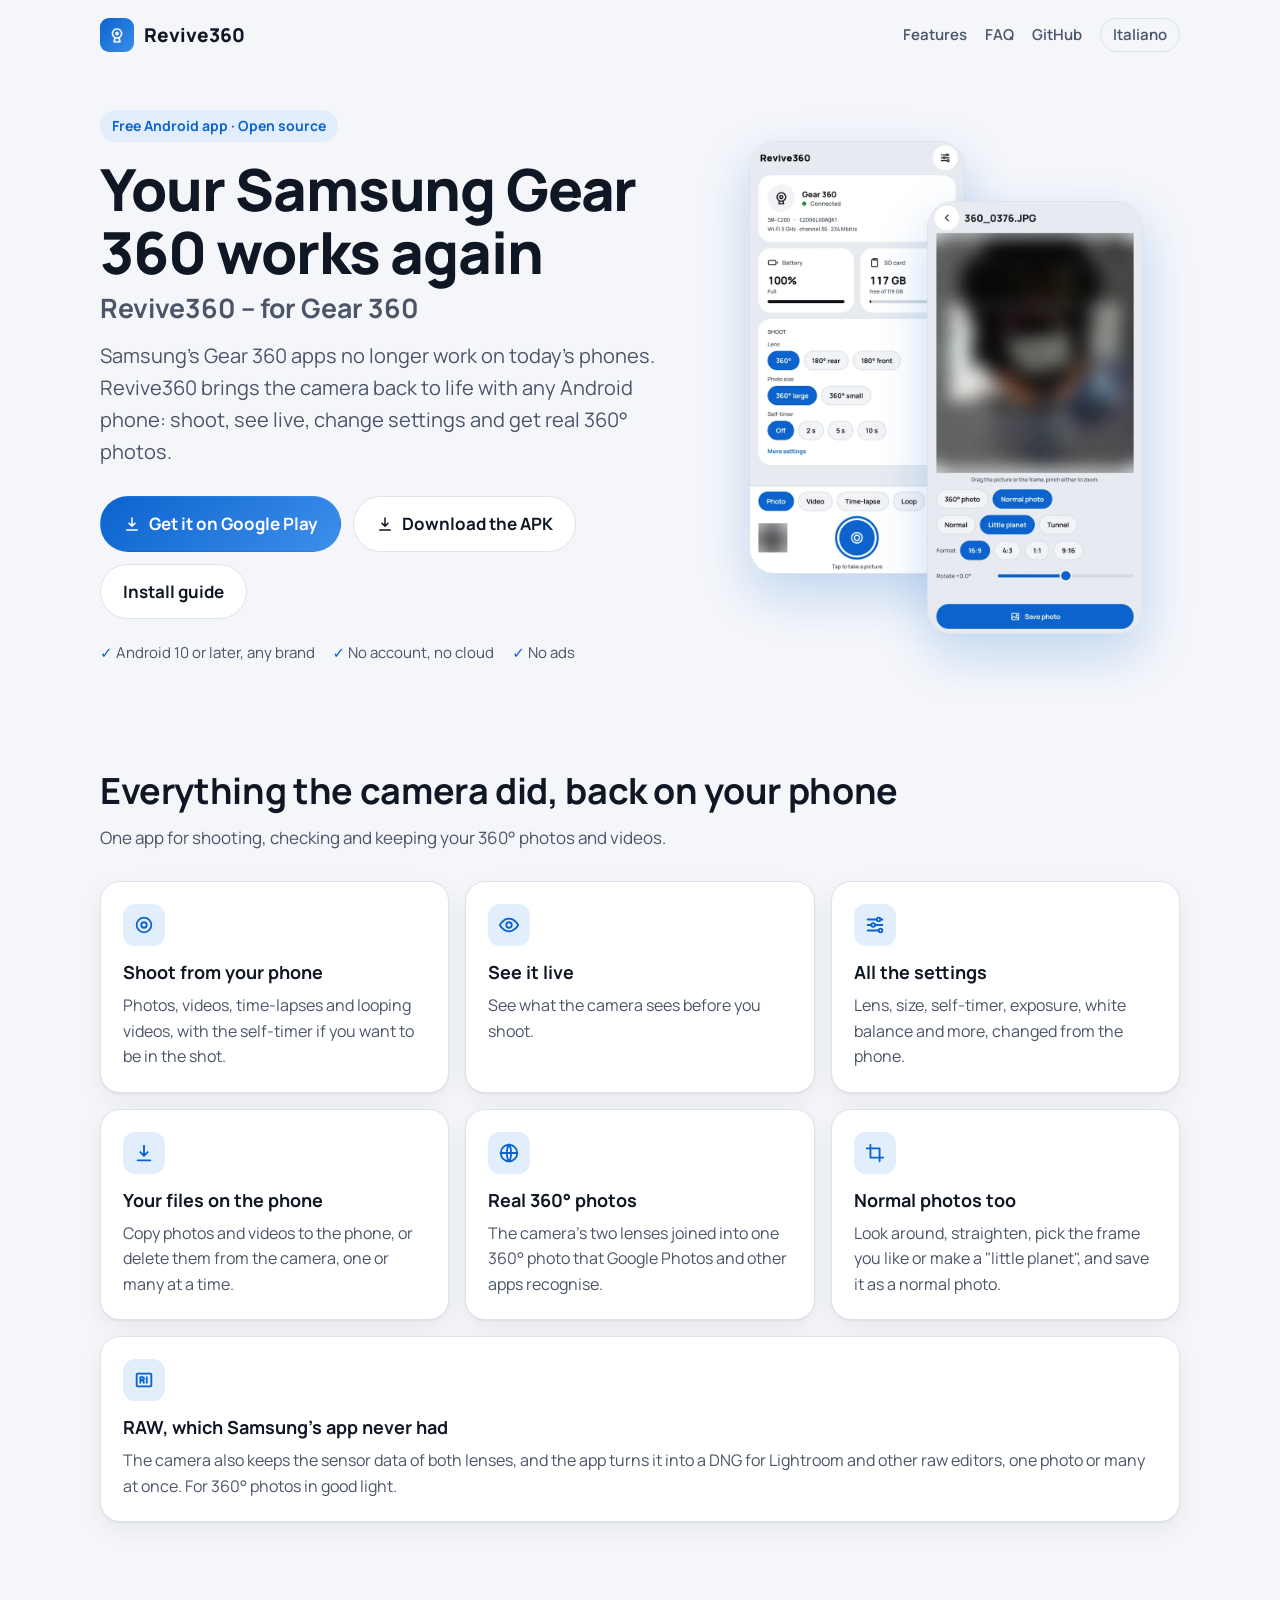
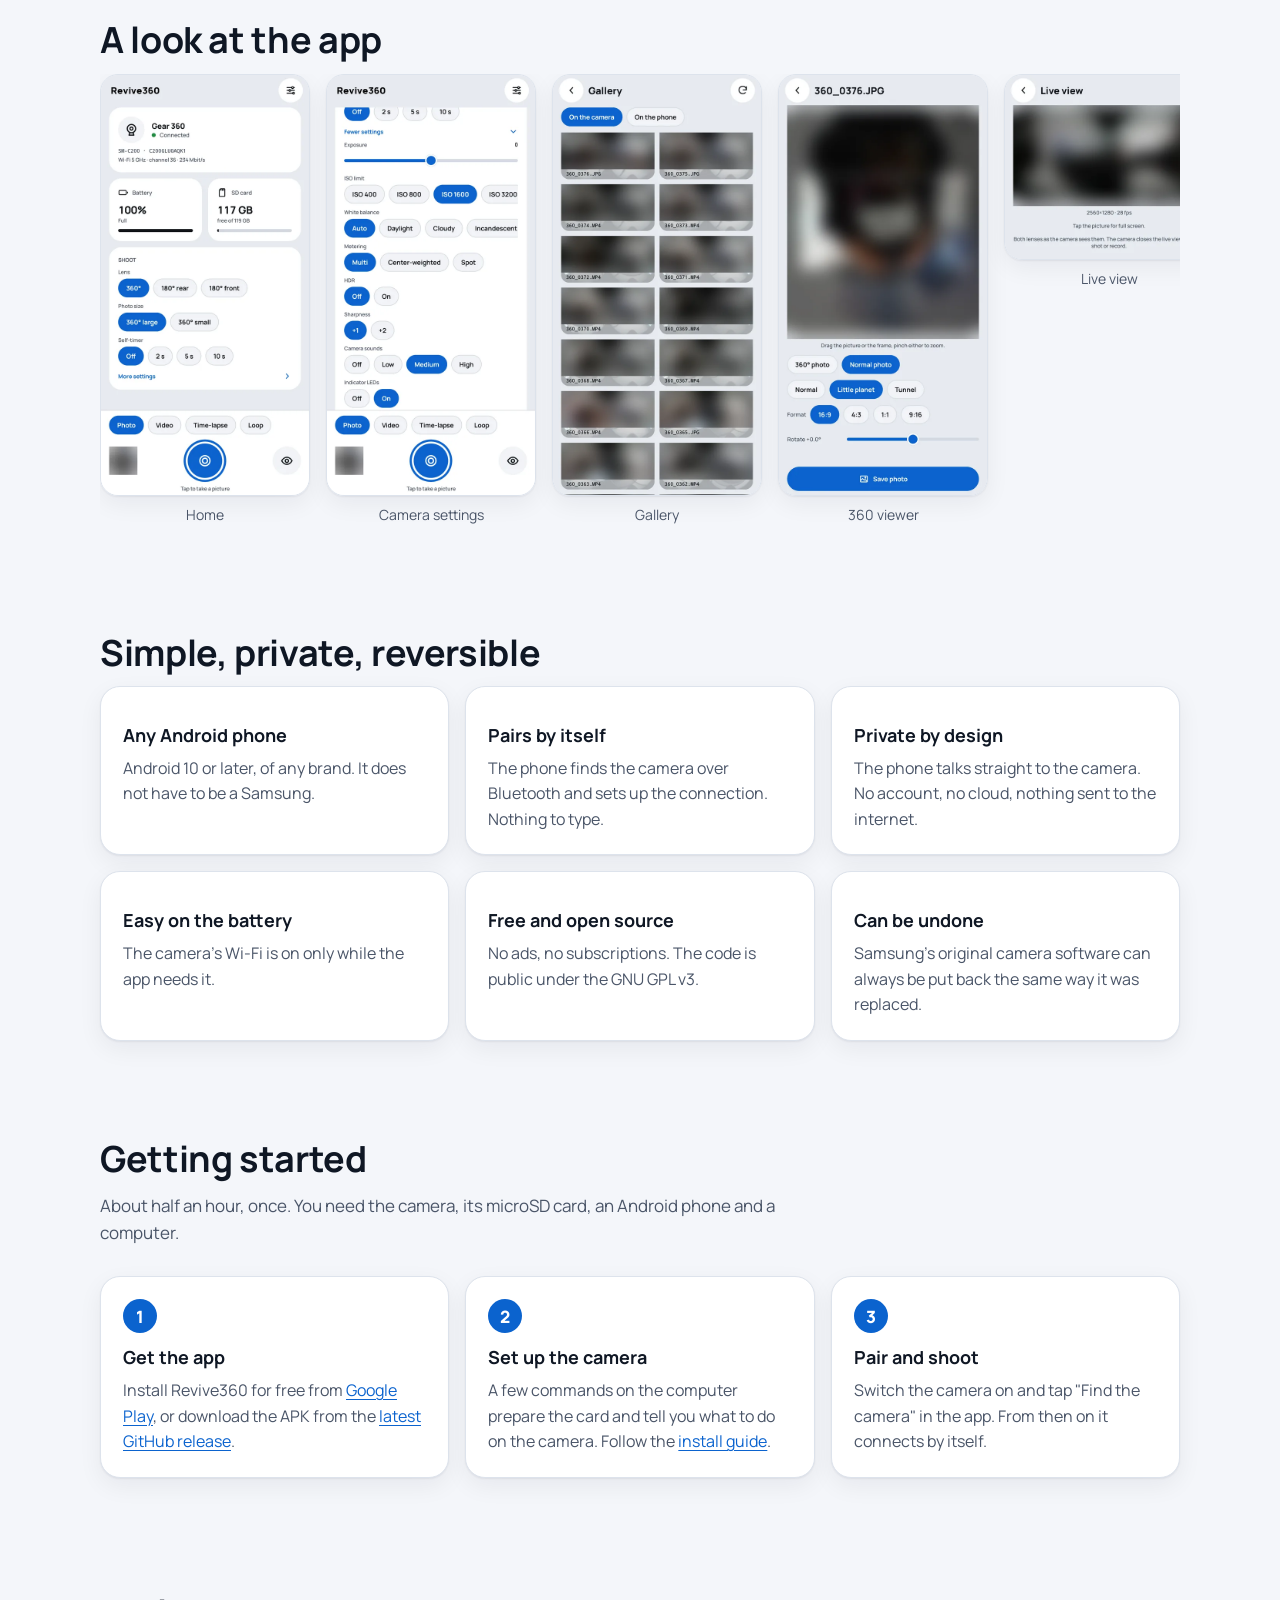
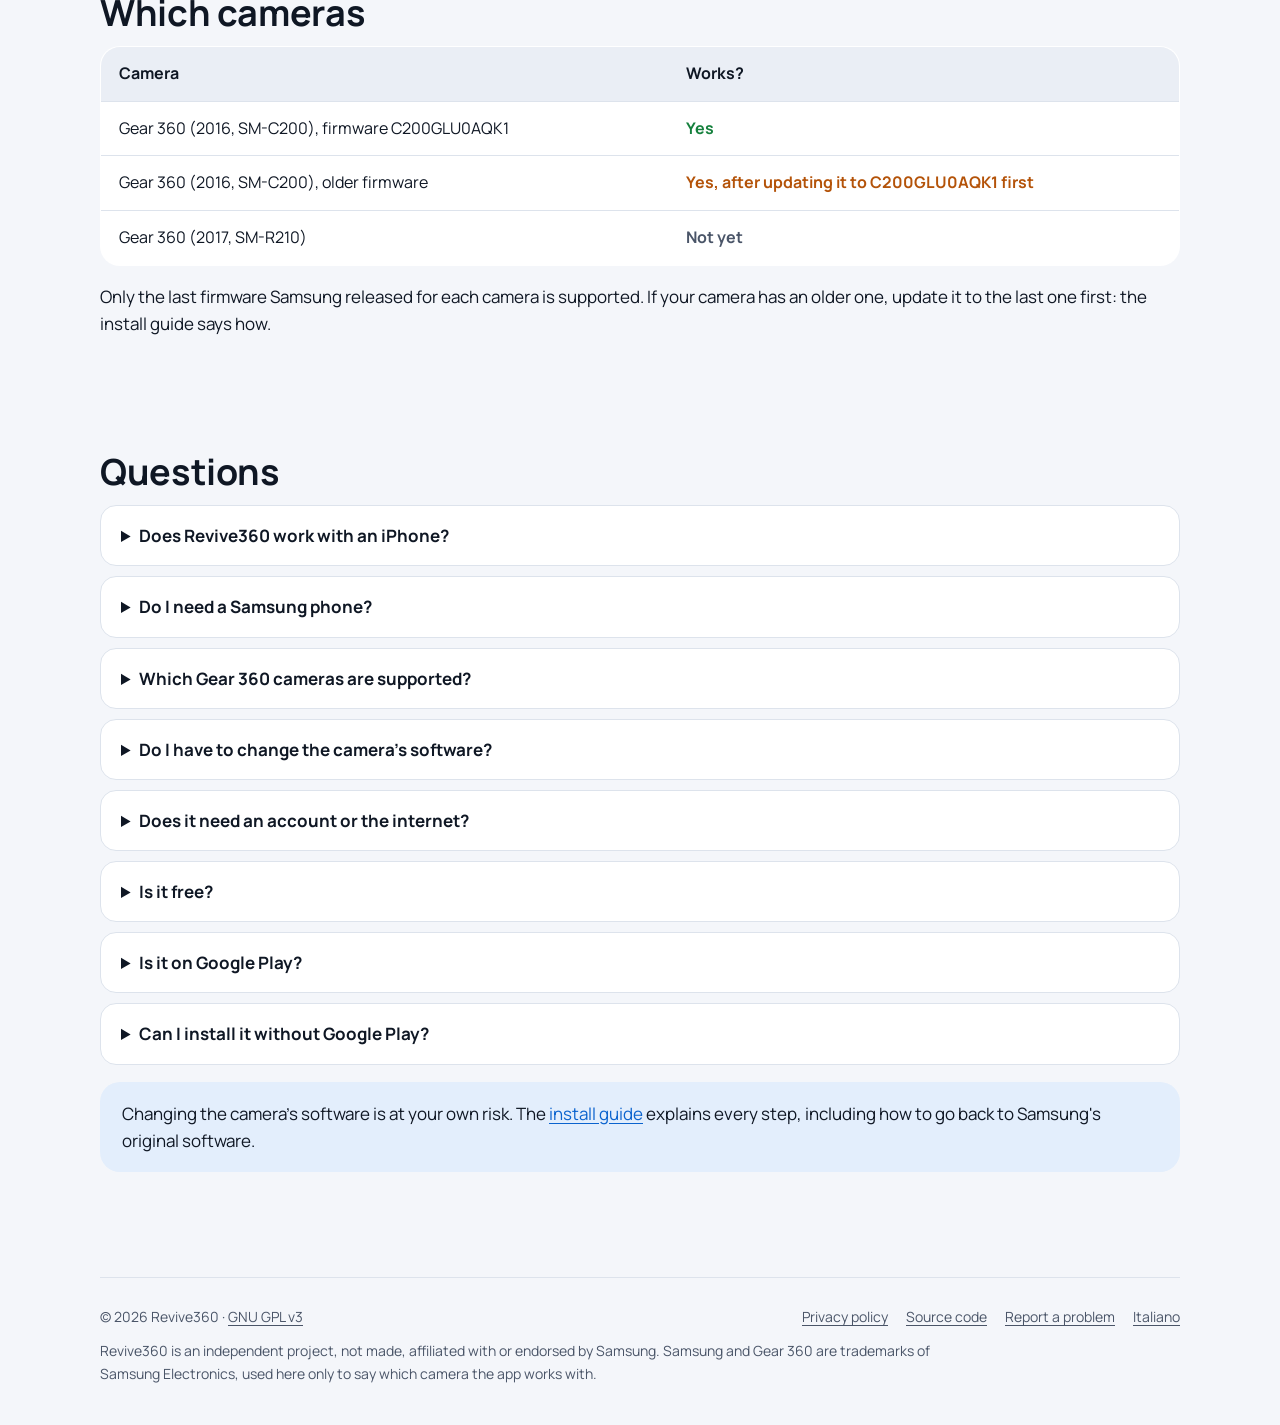
==== commit 90dbef7a: "Docs: only each camera's last firmware is supported, an older one is updated first Co-Authored-By: C" ====
--- a/site/index.html
+++ b/site/index.html
@@ -219,10 +219,11 @@
       <thead><tr><th scope="col">Camera</th><th scope="col">Works?</th></tr></thead>
       <tbody>
         <tr><td>Gear 360 (2016, SM-C200), firmware C200GLU0AQK1</td><td class="yes">Yes</td></tr>
-        <tr><td>Gear 360 (2016, SM-C200), other firmware</td><td class="maybe">Should work, not tested yet</td></tr>
+        <tr><td>Gear 360 (2016, SM-C200), older firmware</td><td class="maybe">Yes, after updating it to C200GLU0AQK1 first</td></tr>
         <tr><td>Gear 360 (2017, SM-R210)</td><td class="no">Not yet</td></tr>
       </tbody>
     </table>
+    <p>Only the last firmware Samsung released for each camera is supported. If your camera has an older one, update it to the last one first: the install guide says how.</p>
   </section>
 
   <section id="faq" class="wrap" aria-labelledby="faq-title">
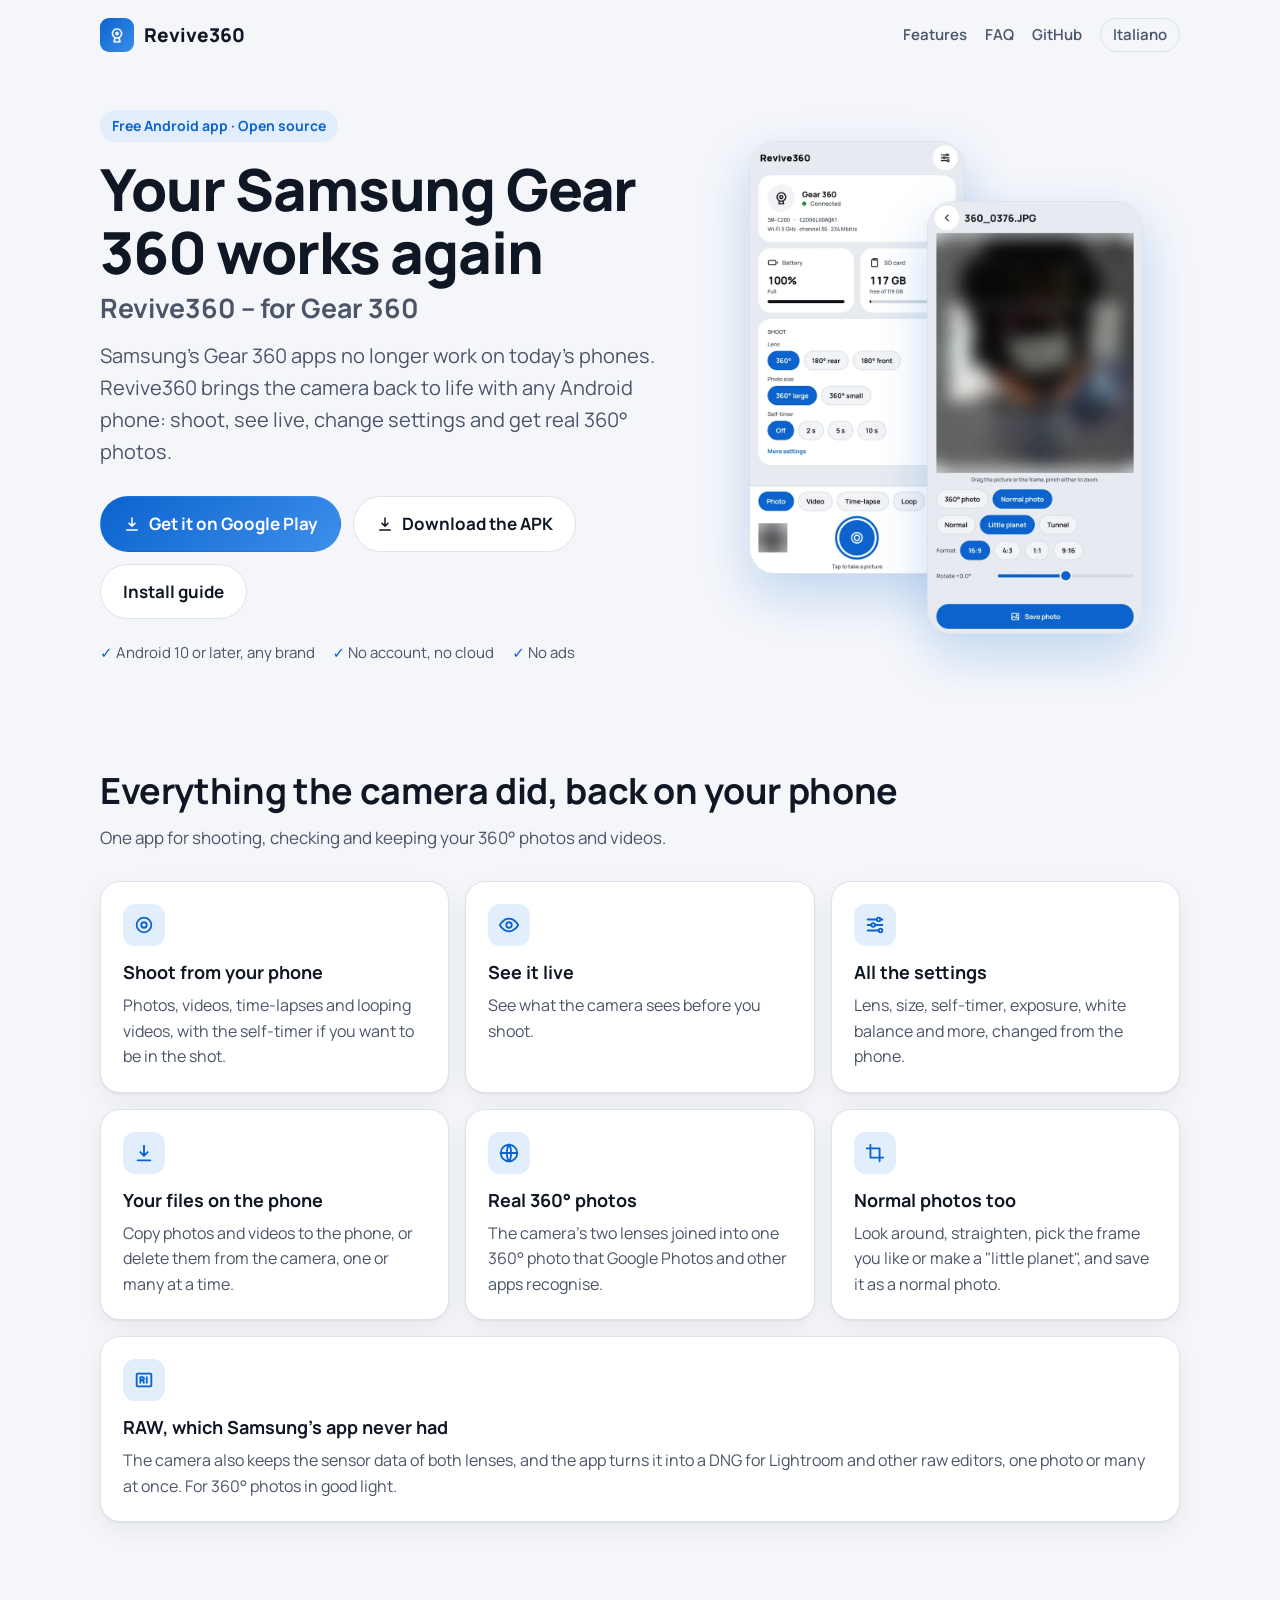
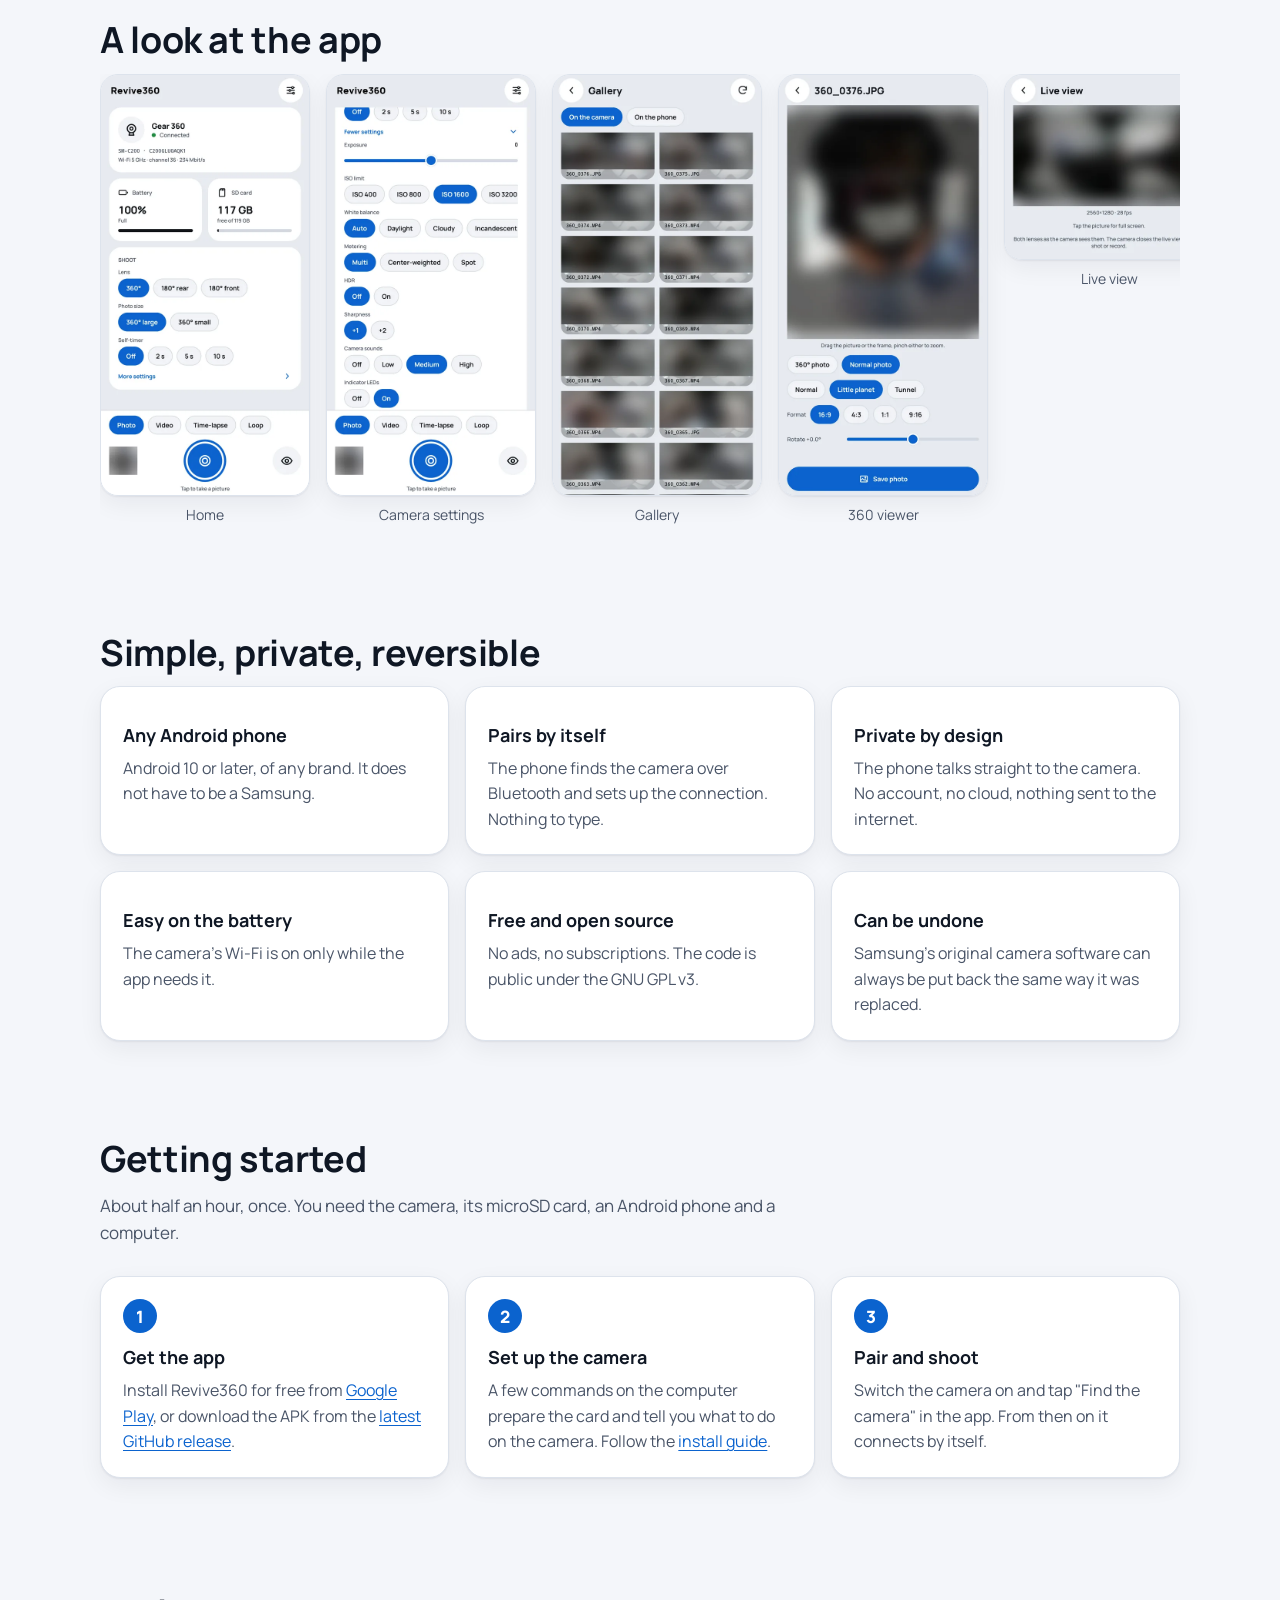
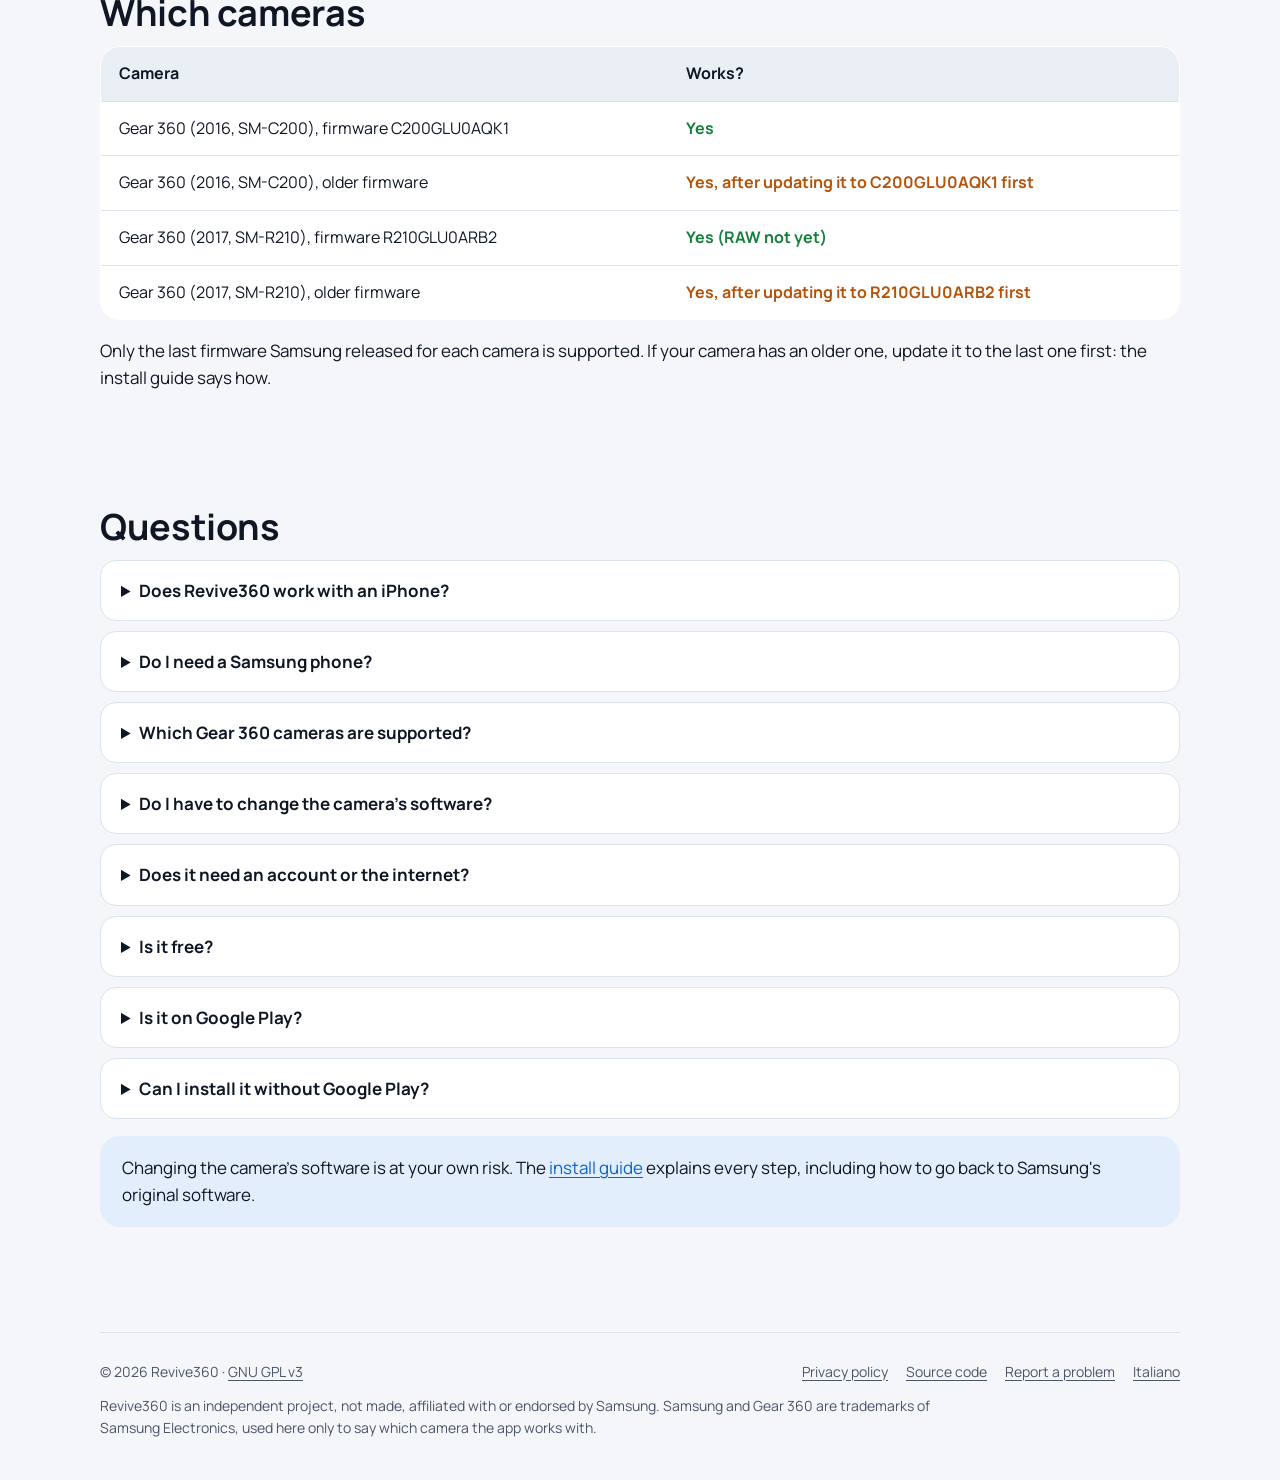
==== commit d4669fc6: "Gear 360 (2017, SM-R210) supported: app, install guide, README, website and Play listing The R210 ad" ====
--- a/site/index.html
+++ b/site/index.html
@@ -4,7 +4,7 @@
 <meta charset="utf-8">
 <meta name="viewport" content="width=device-width, initial-scale=1">
 <title>Revive360 – for Gear 360 | Free Android app</title>
-<meta name="description" content="Revive360 makes the Samsung Gear 360 (2016) work again with any Android phone: shoot, live view, settings, downloads and real 360° photos. Free, open source, no account.">
+<meta name="description" content="Revive360 makes the Samsung Gear 360 (2016 and 2017) work again with any Android phone: shoot, live view, settings, downloads and real 360° photos. Free, open source, no account.">
 <meta name="keywords" content="Gear 360 app, Samsung Gear 360 Android, Gear 360 alternative app, Gear 360 Manager replacement, SM-C200, 360 camera app">
 <meta name="author" content="simoneluconi">
 <meta name="robots" content="index, follow, max-image-preview:large">
@@ -17,7 +17,7 @@
 <meta property="og:type" content="website">
 <meta property="og:site_name" content="Revive360">
 <meta property="og:title" content="Revive360 – your Samsung Gear 360 works again">
-<meta property="og:description" content="A free Android app and a small camera add-on that bring the Gear 360 (2016) back to life. Any Android phone, no account, no cloud.">
+<meta property="og:description" content="A free Android app and a small camera add-on that bring the Gear 360 (2016 and 2017) back to life. Any Android phone, no account, no cloud.">
 <meta property="og:url" content="https://simoneluconi.github.io/Revive360/">
 <meta property="og:image" content="https://simoneluconi.github.io/Revive360/assets/og-en.png">
 <meta property="og:image:width" content="1200">
@@ -27,7 +27,7 @@
 <meta property="og:locale:alternate" content="it_IT">
 <meta name="twitter:card" content="summary_large_image">
 <meta name="twitter:title" content="Revive360 – your Samsung Gear 360 works again">
-<meta name="twitter:description" content="Free Android app for the Samsung Gear 360 (2016). Any phone, no account, open source.">
+<meta name="twitter:description" content="Free Android app for the Samsung Gear 360 (2016 and 2017). Any phone, no account, open source.">
 <meta name="twitter:image" content="https://simoneluconi.github.io/Revive360/assets/og-en.png">
 
 <link rel="icon" type="image/png" sizes="32x32" href="assets/favicon-32.png">
@@ -52,7 +52,7 @@
       "@id": "https://simoneluconi.github.io/Revive360/#app",
       "name": "Revive360",
       "alternateName": "Revive360 – for Gear 360",
-      "description": "Free Android app that makes the Samsung Gear 360 (2016, SM-C200) camera work again: remote shooting, live view, camera settings, downloads and 360° photo export.",
+      "description": "Free Android app that makes the Samsung Gear 360 (2016, SM-C200) and Gear 360 (2017, SM-R210) cameras work again: remote shooting, live view, camera settings, downloads and 360° photo export.",
       "url": "https://simoneluconi.github.io/Revive360/",
       "image": "https://simoneluconi.github.io/Revive360/assets/icon-512.png",
       "screenshot": [
@@ -82,7 +82,7 @@
         { "@type": "Question", "name": "Do I need a Samsung phone?",
           "acceptedAnswer": { "@type": "Answer", "text": "No. It works with Android phones of any brand." } },
         { "@type": "Question", "name": "Which Gear 360 cameras are supported?",
-          "acceptedAnswer": { "@type": "Answer", "text": "The Gear 360 (2016, SM-C200). The Gear 360 (2017, SM-R210) is not supported yet." } },
+          "acceptedAnswer": { "@type": "Answer", "text": "The Gear 360 (2016, SM-C200) and the Gear 360 (2017, SM-R210)." } },
         { "@type": "Question", "name": "Do I have to change the camera's software?",
           "acceptedAnswer": { "@type": "Answer", "text": "Yes, once: a small add-on is installed on the camera from a computer through its microSD card. The install guide walks you through it, and Samsung's original software can be put back the same way." } },
         { "@type": "Question", "name": "Does it need an account or the internet?",
@@ -220,7 +220,8 @@
       <tbody>
         <tr><td>Gear 360 (2016, SM-C200), firmware C200GLU0AQK1</td><td class="yes">Yes</td></tr>
         <tr><td>Gear 360 (2016, SM-C200), older firmware</td><td class="maybe">Yes, after updating it to C200GLU0AQK1 first</td></tr>
-        <tr><td>Gear 360 (2017, SM-R210)</td><td class="no">Not yet</td></tr>
+        <tr><td>Gear 360 (2017, SM-R210), firmware R210GLU0ARB2</td><td class="yes">Yes (RAW not yet)</td></tr>
+        <tr><td>Gear 360 (2017, SM-R210), older firmware</td><td class="maybe">Yes, after updating it to R210GLU0ARB2 first</td></tr>
       </tbody>
     </table>
     <p>Only the last firmware Samsung released for each camera is supported. If your camera has an older one, update it to the last one first: the install guide says how.</p>
@@ -230,7 +231,7 @@
     <h2 id="faq-title">Questions</h2>
     <details><summary>Does Revive360 work with an iPhone?</summary><p>No. Revive360 is an Android app and needs Android 10 or later.</p></details>
     <details><summary>Do I need a Samsung phone?</summary><p>No. It works with Android phones of any brand.</p></details>
-    <details><summary>Which Gear 360 cameras are supported?</summary><p>The Gear 360 (2016, SM-C200). The Gear 360 (2017, SM-R210) is not supported yet.</p></details>
+    <details><summary>Which Gear 360 cameras are supported?</summary><p>The Gear 360 (2016, SM-C200) and the Gear 360 (2017, SM-R210). RAW photos are on the 2016 model only for now.</p></details>
     <details><summary>Do I have to change the camera's software?</summary><p>Yes, once: a small add-on is installed on the camera from a computer through its microSD card. The install guide walks you through it, and Samsung's original software can be put back the same way.</p></details>
     <details><summary>Does it need an account or the internet?</summary><p>No. The phone talks straight to the camera over Bluetooth and the camera's own Wi-Fi. Nothing goes to the internet. See the <a href="privacy/">privacy policy</a>.</p></details>
     <details><summary>Is it free?</summary><p>Yes. Revive360 is free and open source software under the GNU GPL v3, with no ads.</p></details>
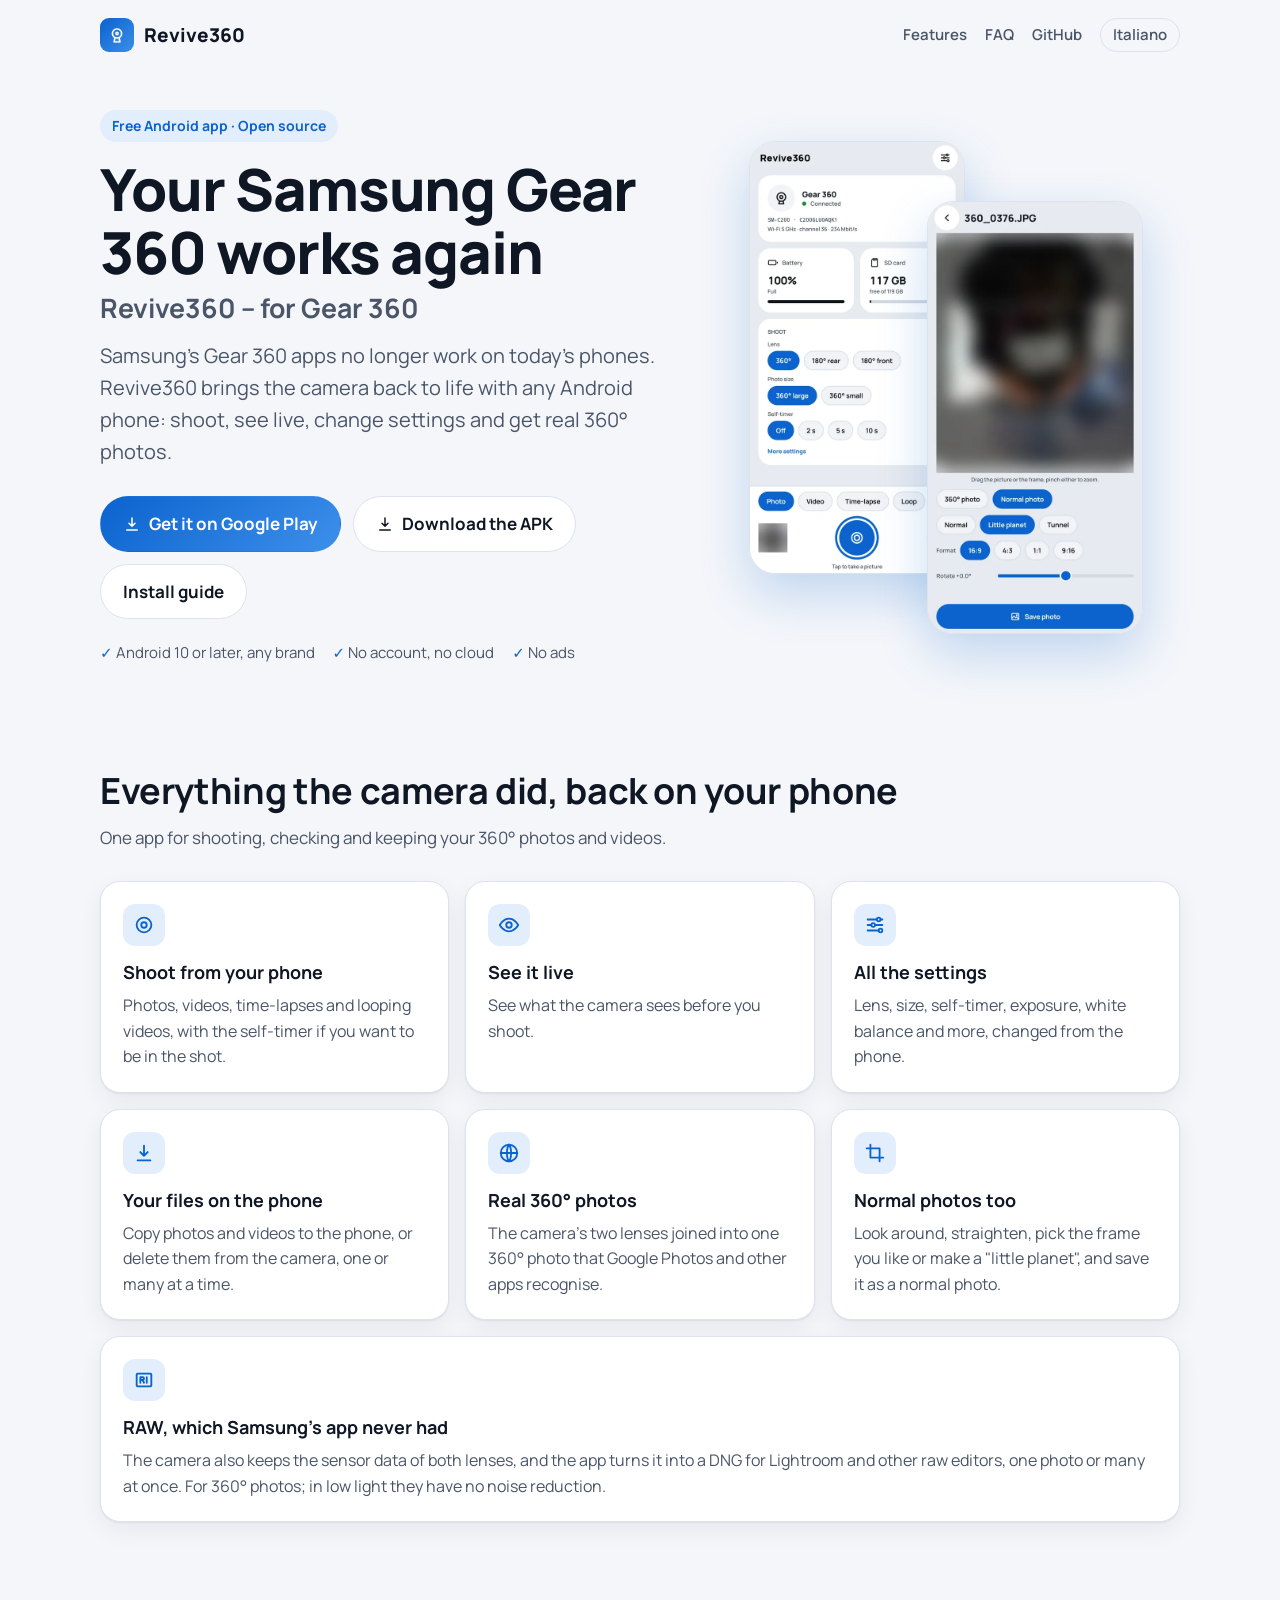
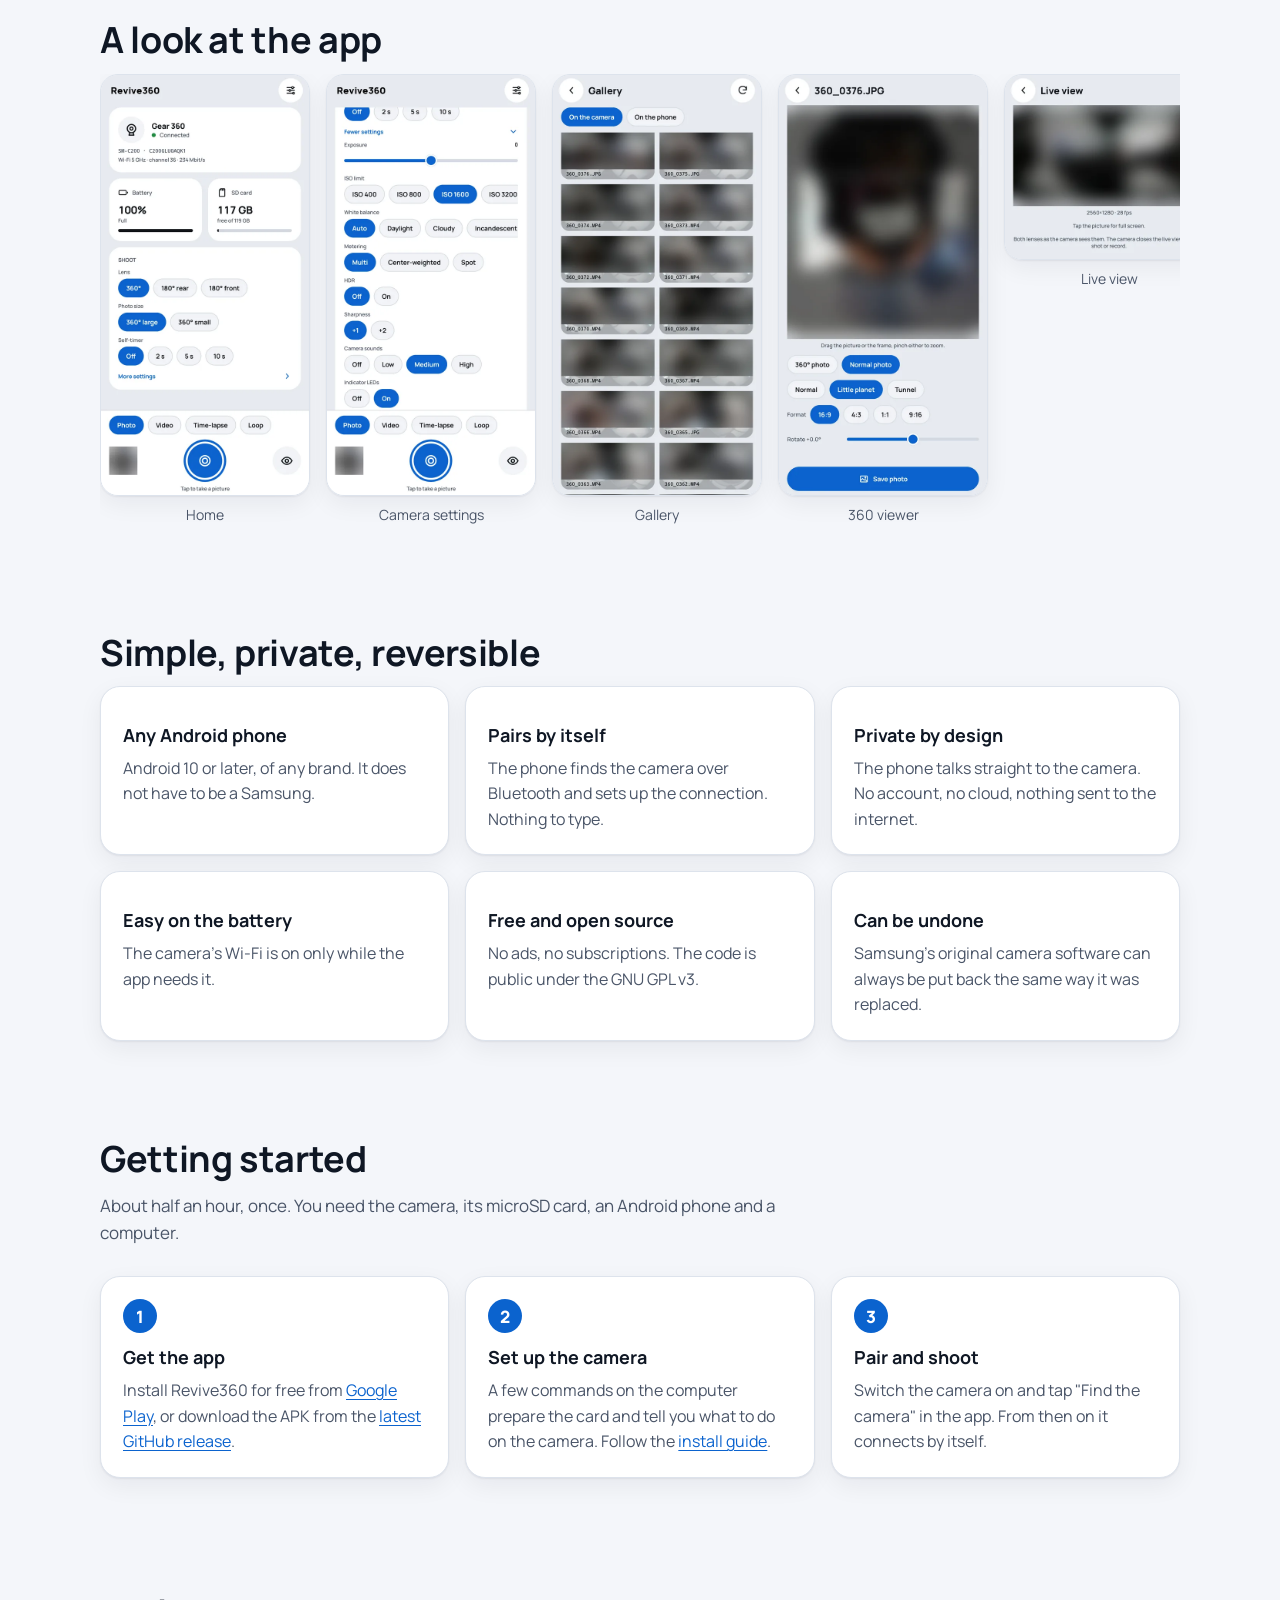
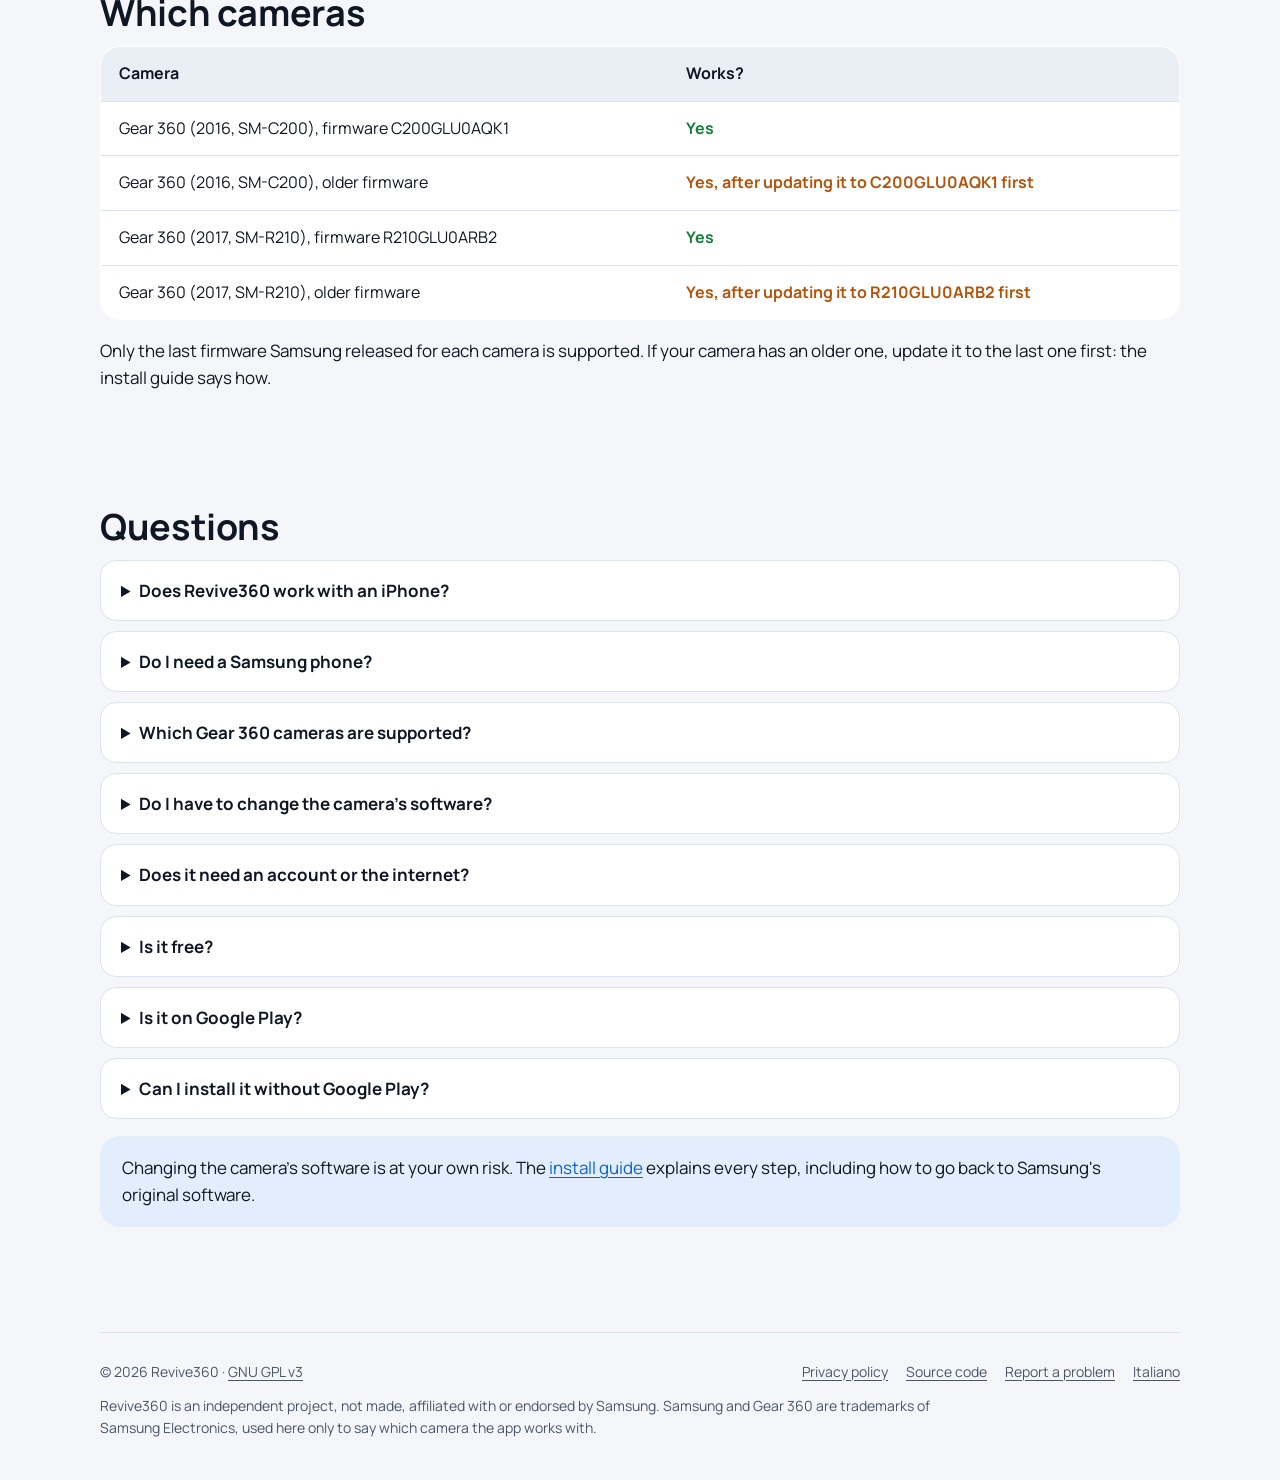
==== commit 3ff5adf5: "Docs, site and store listing: RAW on both cameras The R210's RTOS patch, its 10-bit format against t" ====
--- a/site/index.html
+++ b/site/index.html
@@ -62,7 +62,7 @@
       ],
       "operatingSystem": "Android 10 or later",
       "applicationCategory": "MultimediaApplication",
-      "softwareVersion": "0.2.0",
+      "softwareVersion": "0.4.0",
       "downloadUrl": ["https://play.google.com/store/apps/details?id=com.simoneluconi.revive360", "https://github.com/simoneluconi/Revive360/releases/latest"],
       "installUrl": "https://play.google.com/store/apps/details?id=com.simoneluconi.revive360",
       "softwareHelp": "https://github.com/simoneluconi/Revive360/blob/main/docs/INSTALL.md",
@@ -175,7 +175,7 @@
       <div class="card wide">
         <div class="ico"><svg viewBox="0 0 24 24" fill="none" stroke="currentColor" stroke-width="2" stroke-linecap="round" stroke-linejoin="round" aria-hidden="true"><rect x="4" y="5" width="16" height="14" rx="1"/><path d="M8 9v6M8 9h2.5a1.5 1.5 0 0 1 0 3H8M10.5 12l1.5 3M15 9v6"/></svg></div>
         <h3>RAW, which Samsung's app never had</h3>
-        <p>The camera also keeps the sensor data of both lenses, and the app turns it into a DNG for Lightroom and other raw editors, one photo or many at once. For 360° photos in good light.</p>
+        <p>The camera also keeps the sensor data of both lenses, and the app turns it into a DNG for Lightroom and other raw editors, one photo or many at once. For 360° photos; in low light they have no noise reduction.</p>
       </div>
     </div>
   </section>
@@ -220,7 +220,7 @@
       <tbody>
         <tr><td>Gear 360 (2016, SM-C200), firmware C200GLU0AQK1</td><td class="yes">Yes</td></tr>
         <tr><td>Gear 360 (2016, SM-C200), older firmware</td><td class="maybe">Yes, after updating it to C200GLU0AQK1 first</td></tr>
-        <tr><td>Gear 360 (2017, SM-R210), firmware R210GLU0ARB2</td><td class="yes">Yes (RAW not yet)</td></tr>
+        <tr><td>Gear 360 (2017, SM-R210), firmware R210GLU0ARB2</td><td class="yes">Yes</td></tr>
         <tr><td>Gear 360 (2017, SM-R210), older firmware</td><td class="maybe">Yes, after updating it to R210GLU0ARB2 first</td></tr>
       </tbody>
     </table>
@@ -231,7 +231,7 @@
     <h2 id="faq-title">Questions</h2>
     <details><summary>Does Revive360 work with an iPhone?</summary><p>No. Revive360 is an Android app and needs Android 10 or later.</p></details>
     <details><summary>Do I need a Samsung phone?</summary><p>No. It works with Android phones of any brand.</p></details>
-    <details><summary>Which Gear 360 cameras are supported?</summary><p>The Gear 360 (2016, SM-C200) and the Gear 360 (2017, SM-R210). RAW photos are on the 2016 model only for now.</p></details>
+    <details><summary>Which Gear 360 cameras are supported?</summary><p>The Gear 360 (2016, SM-C200) and the Gear 360 (2017, SM-R210). Both shoot RAW: 12-bit on the 2016, 10-bit on the 2017.</p></details>
     <details><summary>Do I have to change the camera's software?</summary><p>Yes, once: a small add-on is installed on the camera from a computer through its microSD card. The install guide walks you through it, and Samsung's original software can be put back the same way.</p></details>
     <details><summary>Does it need an account or the internet?</summary><p>No. The phone talks straight to the camera over Bluetooth and the camera's own Wi-Fi. Nothing goes to the internet. See the <a href="privacy/">privacy policy</a>.</p></details>
     <details><summary>Is it free?</summary><p>Yes. Revive360 is free and open source software under the GNU GPL v3, with no ads.</p></details>
